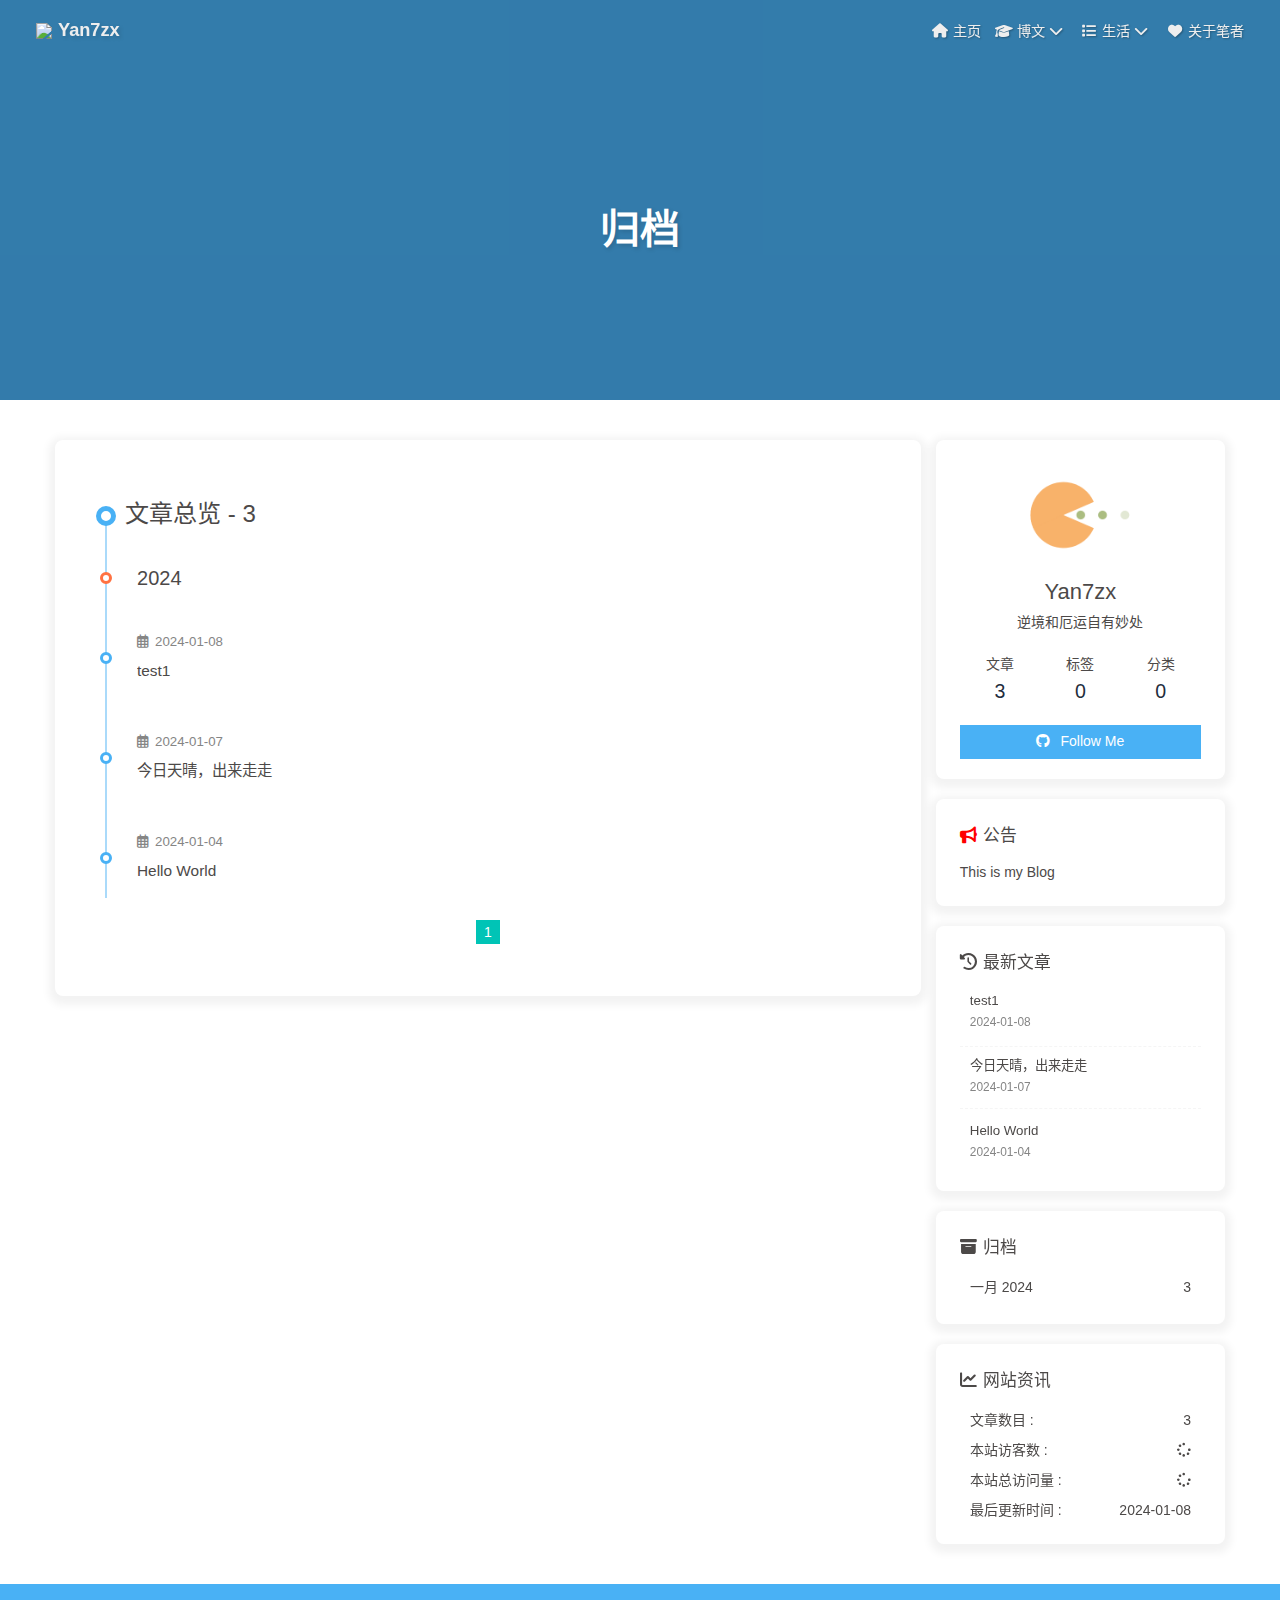
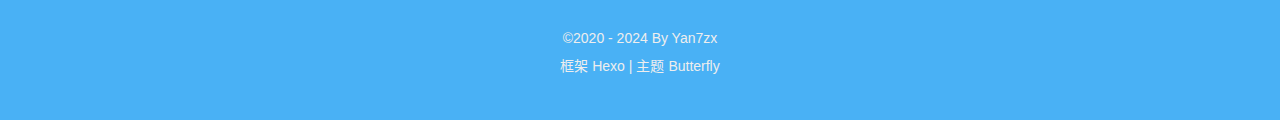
==== archives/index.html @ a0b30475 "Site updated: 2024-01-08 22:06:23" ====
<!DOCTYPE html><html lang="zh-CN" data-theme="light"><head><meta charset="UTF-8"><meta http-equiv="X-UA-Compatible" content="IE=edge"><meta name="viewport" content="width=device-width, initial-scale=1.0,viewport-fit=cover"><title>归档 | Yan7zx</title><meta name="author" content="Yan7zx"><meta name="copyright" content="Yan7zx"><meta name="format-detection" content="telephone=no"><meta name="theme-color" content="#ffffff"><meta name="description" content="逆境和厄运自有妙处">
<meta property="og:type" content="website">
<meta property="og:title" content="归档">
<meta property="og:url" content="http://example.com/archives/index.html">
<meta property="og:site_name" content="Yan7zx">
<meta property="og:description" content="逆境和厄运自有妙处">
<meta property="og:locale" content="zh_CN">
<meta property="og:image" content="http://example.com/image/userface.jpg">
<meta property="article:author" content="Yan7zx">
<meta name="twitter:card" content="summary">
<meta name="twitter:image" content="http://example.com/image/userface.jpg"><link rel="shortcut icon" href="/img/favicon.png"><link rel="canonical" href="http://example.com/archives/index.html"><link rel="preconnect" href="//cdn.jsdelivr.net"/><link rel="preconnect" href="//busuanzi.ibruce.info"/><link rel="stylesheet" href="/css/index.css?v=4.12.0"><link rel="stylesheet" href="https://cdn.jsdelivr.net/npm/@fortawesome/fontawesome-free@6.5.1/css/all.min.css"><link rel="stylesheet" href="https://cdn.jsdelivr.net/npm/@fancyapps/ui@5.0.32/dist/fancybox/fancybox.min.css" media="print" onload="this.media='all'"><script>const GLOBAL_CONFIG = {
  root: '/',
  algolia: undefined,
  localSearch: undefined,
  translate: undefined,
  noticeOutdate: undefined,
  highlight: {"plugin":"highlight.js","highlightCopy":true,"highlightLang":true,"highlightHeightLimit":false},
  copy: {
    success: '复制成功',
    error: '复制错误',
    noSupport: '浏览器不支持'
  },
  relativeDate: {
    homepage: false,
    post: false
  },
  runtime: '',
  dateSuffix: {
    just: '刚刚',
    min: '分钟前',
    hour: '小时前',
    day: '天前',
    month: '个月前'
  },
  copyright: undefined,
  lightbox: 'fancybox',
  Snackbar: undefined,
  infinitegrid: {
    js: 'https://cdn.jsdelivr.net/npm/@egjs/infinitegrid@4.11.0/dist/infinitegrid.min.js',
    buttonText: '加载更多'
  },
  isPhotoFigcaption: false,
  islazyload: false,
  isAnchor: false,
  percent: {
    toc: true,
    rightside: false,
  },
  autoDarkmode: false
}</script><script id="config-diff">var GLOBAL_CONFIG_SITE = {
  title: '归档',
  isPost: false,
  isHome: false,
  isHighlightShrink: false,
  isToc: false,
  postUpdate: '2024-01-08 22:06:20'
}</script><script>(win=>{
      win.saveToLocal = {
        set: (key, value, ttl) => {
          if (ttl === 0) return
          const now = Date.now()
          const expiry = now + ttl * 86400000
          const item = {
            value,
            expiry
          }
          localStorage.setItem(key, JSON.stringify(item))
        },
      
        get: key => {
          const itemStr = localStorage.getItem(key)
      
          if (!itemStr) {
            return undefined
          }
          const item = JSON.parse(itemStr)
          const now = Date.now()
      
          if (now > item.expiry) {
            localStorage.removeItem(key)
            return undefined
          }
          return item.value
        }
      }
    
      win.getScript = (url, attr = {}) => new Promise((resolve, reject) => {
        const script = document.createElement('script')
        script.src = url
        script.async = true
        script.onerror = reject
        script.onload = script.onreadystatechange = function() {
          const loadState = this.readyState
          if (loadState && loadState !== 'loaded' && loadState !== 'complete') return
          script.onload = script.onreadystatechange = null
          resolve()
        }

        Object.keys(attr).forEach(key => {
          script.setAttribute(key, attr[key])
        })

        document.head.appendChild(script)
      })
    
      win.getCSS = (url, id = false) => new Promise((resolve, reject) => {
        const link = document.createElement('link')
        link.rel = 'stylesheet'
        link.href = url
        if (id) link.id = id
        link.onerror = reject
        link.onload = link.onreadystatechange = function() {
          const loadState = this.readyState
          if (loadState && loadState !== 'loaded' && loadState !== 'complete') return
          link.onload = link.onreadystatechange = null
          resolve()
        }
        document.head.appendChild(link)
      })
    
      win.activateDarkMode = () => {
        document.documentElement.setAttribute('data-theme', 'dark')
        if (document.querySelector('meta[name="theme-color"]') !== null) {
          document.querySelector('meta[name="theme-color"]').setAttribute('content', '#0d0d0d')
        }
      }
      win.activateLightMode = () => {
        document.documentElement.setAttribute('data-theme', 'light')
        if (document.querySelector('meta[name="theme-color"]') !== null) {
          document.querySelector('meta[name="theme-color"]').setAttribute('content', '#ffffff')
        }
      }
      const t = saveToLocal.get('theme')
    
        if (t === 'dark') activateDarkMode()
        else if (t === 'light') activateLightMode()
      
      const asideStatus = saveToLocal.get('aside-status')
      if (asideStatus !== undefined) {
        if (asideStatus === 'hide') {
          document.documentElement.classList.add('hide-aside')
        } else {
          document.documentElement.classList.remove('hide-aside')
        }
      }
    
      const detectApple = () => {
        if(/iPad|iPhone|iPod|Macintosh/.test(navigator.userAgent)){
          document.documentElement.classList.add('apple')
        }
      }
      detectApple()
    })(window)</script><meta name="generator" content="Hexo 7.0.0"></head><body><div id="sidebar"><div id="menu-mask"></div><div id="sidebar-menus"><div class="avatar-img is-center"><img src="/image/userface.jpg" onerror="onerror=null;src='/img/friend_404.gif'" alt="avatar"/></div><div class="sidebar-site-data site-data is-center"><a href="/archives/"><div class="headline">文章</div><div class="length-num">3</div></a><a href="/tags/"><div class="headline">标签</div><div class="length-num">0</div></a><a href="/categories/"><div class="headline">分类</div><div class="length-num">0</div></a></div><hr class="custom-hr"/><div class="menus_items"><div class="menus_item"><a class="site-page" href="/"><i class="fa-fw fas fa-home"></i><span> 主页</span></a></div><div class="menus_item"><a class="site-page group" href="javascript:void(0);"><i class="fa-fw fa fa-graduation-cap"></i><span> 博文</span><i class="fas fa-chevron-down"></i></a><ul class="menus_item_child"><li><a class="site-page child" href="/categories/"><i class="fa-fw fa fa-archive"></i><span> 分类</span></a></li><li><a class="site-page child" href="/tags/"><i class="fa-fw fa fa-tags"></i><span> 标签</span></a></li><li><a class="site-page child" href="/archives/"><i class="fa-fw fa fa-folder-open"></i><span> 归档</span></a></li></ul></div><div class="menus_item"><a class="site-page group" href="javascript:void(0);"><i class="fa-fw fas fa-list"></i><span> 生活</span><i class="fas fa-chevron-down"></i></a><ul class="menus_item_child"><li><a class="site-page child" href="/shuoshuo/"><i class="fa-fw fa fa-comments-o"></i><span> 分享</span></a></li><li><a class="site-page child" href="/movies/"><i class="fa-fw fas fa-video"></i><span> 影视</span></a></li></ul></div><div class="menus_item"><a class="site-page" href="/about/"><i class="fa-fw fas fa-heart"></i><span> 关于笔者</span></a></div></div></div></div><div class="page" id="body-wrap"><header class="not-home-page" id="page-header"><nav id="nav"><span id="blog-info"><a href="/" title="Yan7zx"><img class="site-icon" src="/image/userface.jpg"/><span class="site-name">Yan7zx</span></a></span><div id="menus"><div class="menus_items"><div class="menus_item"><a class="site-page" href="/"><i class="fa-fw fas fa-home"></i><span> 主页</span></a></div><div class="menus_item"><a class="site-page group" href="javascript:void(0);"><i class="fa-fw fa fa-graduation-cap"></i><span> 博文</span><i class="fas fa-chevron-down"></i></a><ul class="menus_item_child"><li><a class="site-page child" href="/categories/"><i class="fa-fw fa fa-archive"></i><span> 分类</span></a></li><li><a class="site-page child" href="/tags/"><i class="fa-fw fa fa-tags"></i><span> 标签</span></a></li><li><a class="site-page child" href="/archives/"><i class="fa-fw fa fa-folder-open"></i><span> 归档</span></a></li></ul></div><div class="menus_item"><a class="site-page group" href="javascript:void(0);"><i class="fa-fw fas fa-list"></i><span> 生活</span><i class="fas fa-chevron-down"></i></a><ul class="menus_item_child"><li><a class="site-page child" href="/shuoshuo/"><i class="fa-fw fa fa-comments-o"></i><span> 分享</span></a></li><li><a class="site-page child" href="/movies/"><i class="fa-fw fas fa-video"></i><span> 影视</span></a></li></ul></div><div class="menus_item"><a class="site-page" href="/about/"><i class="fa-fw fas fa-heart"></i><span> 关于笔者</span></a></div></div><div id="toggle-menu"><a class="site-page" href="javascript:void(0);"><i class="fas fa-bars fa-fw"></i></a></div></div></nav><div id="page-site-info"><h1 id="site-title">归档</h1></div></header><main class="layout" id="content-inner"><div id="archive"><div class="article-sort-title">文章总览 - 3</div><div class="article-sort"><div class="article-sort-item year">2024</div><div class="article-sort-item no-article-cover"><div class="article-sort-item-info"><div class="article-sort-item-time"><i class="far fa-calendar-alt"></i><time class="post-meta-date-created" datetime="2024-01-08T13:57:30.000Z" title="发表于 2024-01-08 21:57:30">2024-01-08</time></div><a class="article-sort-item-title" href="/2024/01/08/test1/" title="test1">test1</a></div></div><div class="article-sort-item no-article-cover"><div class="article-sort-item-info"><div class="article-sort-item-time"><i class="far fa-calendar-alt"></i><time class="post-meta-date-created" datetime="2024-01-06T18:16:15.000Z" title="发表于 2024-01-07 02:16:15">2024-01-07</time></div><a class="article-sort-item-title" href="/2024/01/07/%E4%BB%8A%E6%97%A5%E5%A4%A9%E6%99%B4%EF%BC%8C%E5%87%BA%E6%9D%A5%E8%B5%B0%E8%B5%B0/" title="今日天晴，出来走走">今日天晴，出来走走</a></div></div><div class="article-sort-item no-article-cover"><div class="article-sort-item-info"><div class="article-sort-item-time"><i class="far fa-calendar-alt"></i><time class="post-meta-date-created" datetime="2024-01-03T17:55:05.875Z" title="发表于 2024-01-04 01:55:05">2024-01-04</time></div><a class="article-sort-item-title" href="/2024/01/04/hello-world/" title="Hello World">Hello World</a></div></div></div><nav id="pagination"><div class="pagination"><span class="page-number current">1</span></div></nav></div><div class="aside-content" id="aside-content"><div class="card-widget card-info"><div class="is-center"><div class="avatar-img"><img src="/image/userface.jpg" onerror="this.onerror=null;this.src='/img/friend_404.gif'" alt="avatar"/></div><div class="author-info__name">Yan7zx</div><div class="author-info__description">逆境和厄运自有妙处</div></div><div class="card-info-data site-data is-center"><a href="/archives/"><div class="headline">文章</div><div class="length-num">3</div></a><a href="/tags/"><div class="headline">标签</div><div class="length-num">0</div></a><a href="/categories/"><div class="headline">分类</div><div class="length-num">0</div></a></div><a id="card-info-btn" target="_blank" rel="noopener" href="https://github.com/xxxxxx"><i class="fab fa-github"></i><span>Follow Me</span></a></div><div class="card-widget card-announcement"><div class="item-headline"><i class="fas fa-bullhorn fa-shake"></i><span>公告</span></div><div class="announcement_content">This is my Blog</div></div><div class="sticky_layout"><div class="card-widget card-recent-post"><div class="item-headline"><i class="fas fa-history"></i><span>最新文章</span></div><div class="aside-list"><div class="aside-list-item no-cover"><div class="content"><a class="title" href="/2024/01/08/test1/" title="test1">test1</a><time datetime="2024-01-08T13:57:30.000Z" title="发表于 2024-01-08 21:57:30">2024-01-08</time></div></div><div class="aside-list-item no-cover"><div class="content"><a class="title" href="/2024/01/07/%E4%BB%8A%E6%97%A5%E5%A4%A9%E6%99%B4%EF%BC%8C%E5%87%BA%E6%9D%A5%E8%B5%B0%E8%B5%B0/" title="今日天晴，出来走走">今日天晴，出来走走</a><time datetime="2024-01-06T18:16:15.000Z" title="发表于 2024-01-07 02:16:15">2024-01-07</time></div></div><div class="aside-list-item no-cover"><div class="content"><a class="title" href="/2024/01/04/hello-world/" title="Hello World">Hello World</a><time datetime="2024-01-03T17:55:05.875Z" title="发表于 2024-01-04 01:55:05">2024-01-04</time></div></div></div></div><div class="card-widget card-archives"><div class="item-headline"><i class="fas fa-archive"></i><span>归档</span></div><ul class="card-archive-list"><li class="card-archive-list-item"><a class="card-archive-list-link" href="/archives/2024/01/"><span class="card-archive-list-date">一月 2024</span><span class="card-archive-list-count">3</span></a></li></ul></div><div class="card-widget card-webinfo"><div class="item-headline"><i class="fas fa-chart-line"></i><span>网站资讯</span></div><div class="webinfo"><div class="webinfo-item"><div class="item-name">文章数目 :</div><div class="item-count">3</div></div><div class="webinfo-item"><div class="item-name">本站访客数 :</div><div class="item-count" id="busuanzi_value_site_uv"><i class="fa-solid fa-spinner fa-spin"></i></div></div><div class="webinfo-item"><div class="item-name">本站总访问量 :</div><div class="item-count" id="busuanzi_value_site_pv"><i class="fa-solid fa-spinner fa-spin"></i></div></div><div class="webinfo-item"><div class="item-name">最后更新时间 :</div><div class="item-count" id="last-push-date" data-lastPushDate="2024-01-08T14:06:20.533Z"><i class="fa-solid fa-spinner fa-spin"></i></div></div></div></div></div></div></main><footer id="footer"><div id="footer-wrap"><div class="copyright">&copy;2020 - 2024 By Yan7zx</div><div class="framework-info"><span>框架 </span><a target="_blank" rel="noopener" href="https://hexo.io">Hexo</a><span class="footer-separator">|</span><span>主题 </span><a target="_blank" rel="noopener" href="https://github.com/jerryc127/hexo-theme-butterfly">Butterfly</a></div></div></footer></div><div id="rightside"><div id="rightside-config-hide"><button id="darkmode" type="button" title="浅色和深色模式转换"><i class="fas fa-adjust"></i></button><button id="hide-aside-btn" type="button" title="单栏和双栏切换"><i class="fas fa-arrows-alt-h"></i></button></div><div id="rightside-config-show"><button id="rightside-config" type="button" title="设置"><i class="fas fa-cog fa-spin"></i></button><button id="go-up" type="button" title="回到顶部"><span class="scroll-percent"></span><i class="fas fa-arrow-up"></i></button></div></div><div><script src="/js/utils.js?v=4.12.0"></script><script src="/js/main.js?v=4.12.0"></script><script src="https://cdn.jsdelivr.net/npm/@fancyapps/ui@5.0.32/dist/fancybox/fancybox.umd.min.js"></script><div class="js-pjax"></div><script async data-pjax src="//busuanzi.ibruce.info/busuanzi/2.3/busuanzi.pure.mini.js"></script></div></body></html>
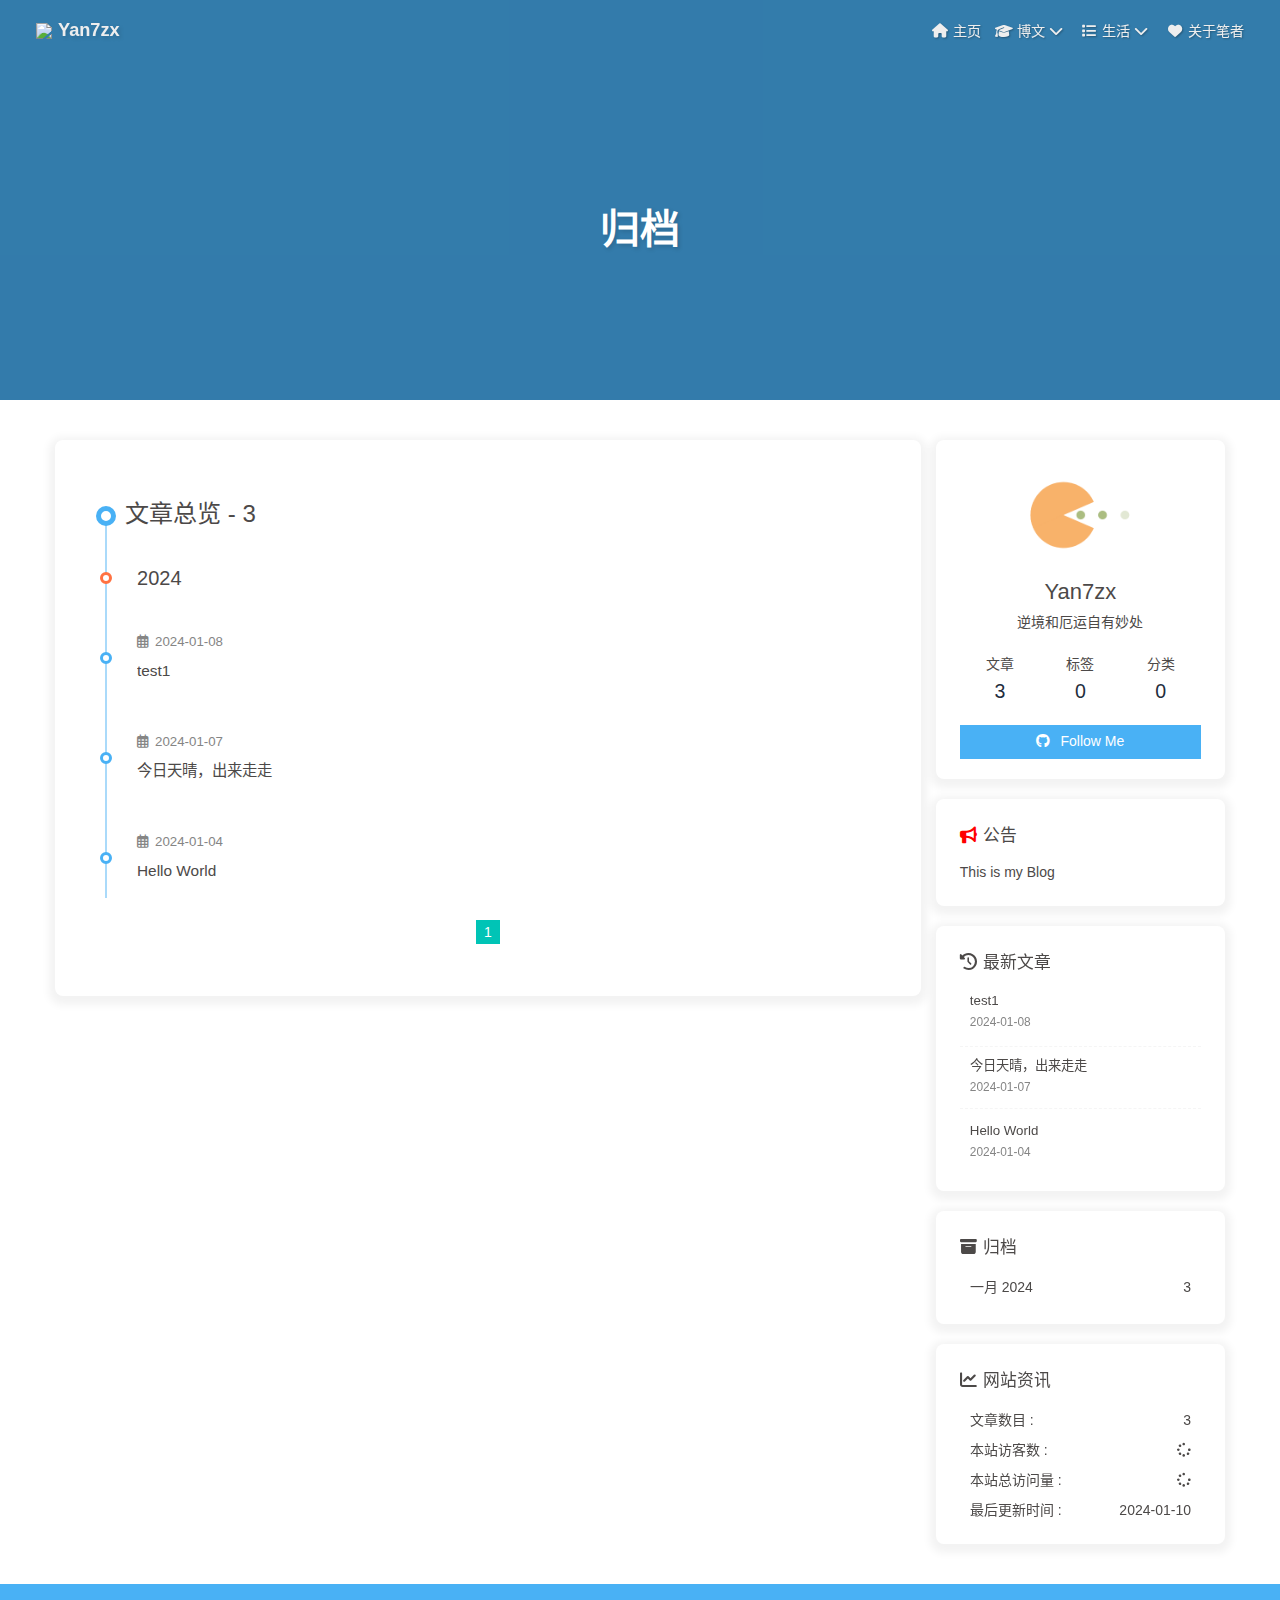
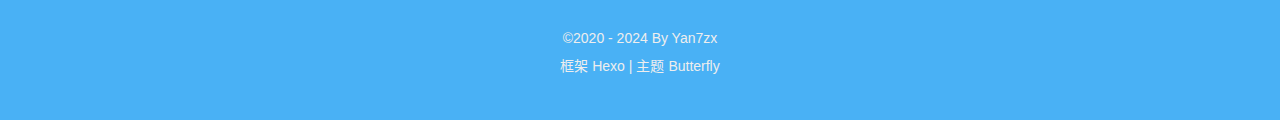
==== commit 6aa5c2b3: "Site updated: 2024-01-10 16:26:43" ====
--- a/archives/index.html
+++ b/archives/index.html
@@ -53,7 +53,7 @@
   isHome: false,
   isHighlightShrink: false,
   isToc: false,
-  postUpdate: '2024-01-08 22:06:20'
+  postUpdate: '2024-01-10 16:26:41'
 }</script><script>(win=>{
       win.saveToLocal = {
         set: (key, value, ttl) => {
@@ -150,4 +150,4 @@
         }
       }
       detectApple()
-    })(window)</script><meta name="generator" content="Hexo 7.0.0"></head><body><div id="sidebar"><div id="menu-mask"></div><div id="sidebar-menus"><div class="avatar-img is-center"><img src="/image/userface.jpg" onerror="onerror=null;src='/img/friend_404.gif'" alt="avatar"/></div><div class="sidebar-site-data site-data is-center"><a href="/archives/"><div class="headline">文章</div><div class="length-num">3</div></a><a href="/tags/"><div class="headline">标签</div><div class="length-num">0</div></a><a href="/categories/"><div class="headline">分类</div><div class="length-num">0</div></a></div><hr class="custom-hr"/><div class="menus_items"><div class="menus_item"><a class="site-page" href="/"><i class="fa-fw fas fa-home"></i><span> 主页</span></a></div><div class="menus_item"><a class="site-page group" href="javascript:void(0);"><i class="fa-fw fa fa-graduation-cap"></i><span> 博文</span><i class="fas fa-chevron-down"></i></a><ul class="menus_item_child"><li><a class="site-page child" href="/categories/"><i class="fa-fw fa fa-archive"></i><span> 分类</span></a></li><li><a class="site-page child" href="/tags/"><i class="fa-fw fa fa-tags"></i><span> 标签</span></a></li><li><a class="site-page child" href="/archives/"><i class="fa-fw fa fa-folder-open"></i><span> 归档</span></a></li></ul></div><div class="menus_item"><a class="site-page group" href="javascript:void(0);"><i class="fa-fw fas fa-list"></i><span> 生活</span><i class="fas fa-chevron-down"></i></a><ul class="menus_item_child"><li><a class="site-page child" href="/shuoshuo/"><i class="fa-fw fa fa-comments-o"></i><span> 分享</span></a></li><li><a class="site-page child" href="/movies/"><i class="fa-fw fas fa-video"></i><span> 影视</span></a></li></ul></div><div class="menus_item"><a class="site-page" href="/about/"><i class="fa-fw fas fa-heart"></i><span> 关于笔者</span></a></div></div></div></div><div class="page" id="body-wrap"><header class="not-home-page" id="page-header"><nav id="nav"><span id="blog-info"><a href="/" title="Yan7zx"><img class="site-icon" src="/image/userface.jpg"/><span class="site-name">Yan7zx</span></a></span><div id="menus"><div class="menus_items"><div class="menus_item"><a class="site-page" href="/"><i class="fa-fw fas fa-home"></i><span> 主页</span></a></div><div class="menus_item"><a class="site-page group" href="javascript:void(0);"><i class="fa-fw fa fa-graduation-cap"></i><span> 博文</span><i class="fas fa-chevron-down"></i></a><ul class="menus_item_child"><li><a class="site-page child" href="/categories/"><i class="fa-fw fa fa-archive"></i><span> 分类</span></a></li><li><a class="site-page child" href="/tags/"><i class="fa-fw fa fa-tags"></i><span> 标签</span></a></li><li><a class="site-page child" href="/archives/"><i class="fa-fw fa fa-folder-open"></i><span> 归档</span></a></li></ul></div><div class="menus_item"><a class="site-page group" href="javascript:void(0);"><i class="fa-fw fas fa-list"></i><span> 生活</span><i class="fas fa-chevron-down"></i></a><ul class="menus_item_child"><li><a class="site-page child" href="/shuoshuo/"><i class="fa-fw fa fa-comments-o"></i><span> 分享</span></a></li><li><a class="site-page child" href="/movies/"><i class="fa-fw fas fa-video"></i><span> 影视</span></a></li></ul></div><div class="menus_item"><a class="site-page" href="/about/"><i class="fa-fw fas fa-heart"></i><span> 关于笔者</span></a></div></div><div id="toggle-menu"><a class="site-page" href="javascript:void(0);"><i class="fas fa-bars fa-fw"></i></a></div></div></nav><div id="page-site-info"><h1 id="site-title">归档</h1></div></header><main class="layout" id="content-inner"><div id="archive"><div class="article-sort-title">文章总览 - 3</div><div class="article-sort"><div class="article-sort-item year">2024</div><div class="article-sort-item no-article-cover"><div class="article-sort-item-info"><div class="article-sort-item-time"><i class="far fa-calendar-alt"></i><time class="post-meta-date-created" datetime="2024-01-08T13:57:30.000Z" title="发表于 2024-01-08 21:57:30">2024-01-08</time></div><a class="article-sort-item-title" href="/2024/01/08/test1/" title="test1">test1</a></div></div><div class="article-sort-item no-article-cover"><div class="article-sort-item-info"><div class="article-sort-item-time"><i class="far fa-calendar-alt"></i><time class="post-meta-date-created" datetime="2024-01-06T18:16:15.000Z" title="发表于 2024-01-07 02:16:15">2024-01-07</time></div><a class="article-sort-item-title" href="/2024/01/07/%E4%BB%8A%E6%97%A5%E5%A4%A9%E6%99%B4%EF%BC%8C%E5%87%BA%E6%9D%A5%E8%B5%B0%E8%B5%B0/" title="今日天晴，出来走走">今日天晴，出来走走</a></div></div><div class="article-sort-item no-article-cover"><div class="article-sort-item-info"><div class="article-sort-item-time"><i class="far fa-calendar-alt"></i><time class="post-meta-date-created" datetime="2024-01-03T17:55:05.875Z" title="发表于 2024-01-04 01:55:05">2024-01-04</time></div><a class="article-sort-item-title" href="/2024/01/04/hello-world/" title="Hello World">Hello World</a></div></div></div><nav id="pagination"><div class="pagination"><span class="page-number current">1</span></div></nav></div><div class="aside-content" id="aside-content"><div class="card-widget card-info"><div class="is-center"><div class="avatar-img"><img src="/image/userface.jpg" onerror="this.onerror=null;this.src='/img/friend_404.gif'" alt="avatar"/></div><div class="author-info__name">Yan7zx</div><div class="author-info__description">逆境和厄运自有妙处</div></div><div class="card-info-data site-data is-center"><a href="/archives/"><div class="headline">文章</div><div class="length-num">3</div></a><a href="/tags/"><div class="headline">标签</div><div class="length-num">0</div></a><a href="/categories/"><div class="headline">分类</div><div class="length-num">0</div></a></div><a id="card-info-btn" target="_blank" rel="noopener" href="https://github.com/xxxxxx"><i class="fab fa-github"></i><span>Follow Me</span></a></div><div class="card-widget card-announcement"><div class="item-headline"><i class="fas fa-bullhorn fa-shake"></i><span>公告</span></div><div class="announcement_content">This is my Blog</div></div><div class="sticky_layout"><div class="card-widget card-recent-post"><div class="item-headline"><i class="fas fa-history"></i><span>最新文章</span></div><div class="aside-list"><div class="aside-list-item no-cover"><div class="content"><a class="title" href="/2024/01/08/test1/" title="test1">test1</a><time datetime="2024-01-08T13:57:30.000Z" title="发表于 2024-01-08 21:57:30">2024-01-08</time></div></div><div class="aside-list-item no-cover"><div class="content"><a class="title" href="/2024/01/07/%E4%BB%8A%E6%97%A5%E5%A4%A9%E6%99%B4%EF%BC%8C%E5%87%BA%E6%9D%A5%E8%B5%B0%E8%B5%B0/" title="今日天晴，出来走走">今日天晴，出来走走</a><time datetime="2024-01-06T18:16:15.000Z" title="发表于 2024-01-07 02:16:15">2024-01-07</time></div></div><div class="aside-list-item no-cover"><div class="content"><a class="title" href="/2024/01/04/hello-world/" title="Hello World">Hello World</a><time datetime="2024-01-03T17:55:05.875Z" title="发表于 2024-01-04 01:55:05">2024-01-04</time></div></div></div></div><div class="card-widget card-archives"><div class="item-headline"><i class="fas fa-archive"></i><span>归档</span></div><ul class="card-archive-list"><li class="card-archive-list-item"><a class="card-archive-list-link" href="/archives/2024/01/"><span class="card-archive-list-date">一月 2024</span><span class="card-archive-list-count">3</span></a></li></ul></div><div class="card-widget card-webinfo"><div class="item-headline"><i class="fas fa-chart-line"></i><span>网站资讯</span></div><div class="webinfo"><div class="webinfo-item"><div class="item-name">文章数目 :</div><div class="item-count">3</div></div><div class="webinfo-item"><div class="item-name">本站访客数 :</div><div class="item-count" id="busuanzi_value_site_uv"><i class="fa-solid fa-spinner fa-spin"></i></div></div><div class="webinfo-item"><div class="item-name">本站总访问量 :</div><div class="item-count" id="busuanzi_value_site_pv"><i class="fa-solid fa-spinner fa-spin"></i></div></div><div class="webinfo-item"><div class="item-name">最后更新时间 :</div><div class="item-count" id="last-push-date" data-lastPushDate="2024-01-08T14:06:20.533Z"><i class="fa-solid fa-spinner fa-spin"></i></div></div></div></div></div></div></main><footer id="footer"><div id="footer-wrap"><div class="copyright">&copy;2020 - 2024 By Yan7zx</div><div class="framework-info"><span>框架 </span><a target="_blank" rel="noopener" href="https://hexo.io">Hexo</a><span class="footer-separator">|</span><span>主题 </span><a target="_blank" rel="noopener" href="https://github.com/jerryc127/hexo-theme-butterfly">Butterfly</a></div></div></footer></div><div id="rightside"><div id="rightside-config-hide"><button id="darkmode" type="button" title="浅色和深色模式转换"><i class="fas fa-adjust"></i></button><button id="hide-aside-btn" type="button" title="单栏和双栏切换"><i class="fas fa-arrows-alt-h"></i></button></div><div id="rightside-config-show"><button id="rightside-config" type="button" title="设置"><i class="fas fa-cog fa-spin"></i></button><button id="go-up" type="button" title="回到顶部"><span class="scroll-percent"></span><i class="fas fa-arrow-up"></i></button></div></div><div><script src="/js/utils.js?v=4.12.0"></script><script src="/js/main.js?v=4.12.0"></script><script src="https://cdn.jsdelivr.net/npm/@fancyapps/ui@5.0.32/dist/fancybox/fancybox.umd.min.js"></script><div class="js-pjax"></div><script async data-pjax src="//busuanzi.ibruce.info/busuanzi/2.3/busuanzi.pure.mini.js"></script></div></body></html>+    })(window)</script><meta name="generator" content="Hexo 7.0.0"></head><body><div id="sidebar"><div id="menu-mask"></div><div id="sidebar-menus"><div class="avatar-img is-center"><img src="/image/userface.jpg" onerror="onerror=null;src='/img/friend_404.gif'" alt="avatar"/></div><div class="sidebar-site-data site-data is-center"><a href="/archives/"><div class="headline">文章</div><div class="length-num">3</div></a><a href="/tags/"><div class="headline">标签</div><div class="length-num">0</div></a><a href="/categories/"><div class="headline">分类</div><div class="length-num">0</div></a></div><hr class="custom-hr"/><div class="menus_items"><div class="menus_item"><a class="site-page" href="/"><i class="fa-fw fas fa-home"></i><span> 主页</span></a></div><div class="menus_item"><a class="site-page group" href="javascript:void(0);"><i class="fa-fw fa fa-graduation-cap"></i><span> 博文</span><i class="fas fa-chevron-down"></i></a><ul class="menus_item_child"><li><a class="site-page child" href="/categories/"><i class="fa-fw fa fa-archive"></i><span> 分类</span></a></li><li><a class="site-page child" href="/tags/"><i class="fa-fw fa fa-tags"></i><span> 标签</span></a></li><li><a class="site-page child" href="/archives/"><i class="fa-fw fa fa-folder-open"></i><span> 归档</span></a></li></ul></div><div class="menus_item"><a class="site-page group" href="javascript:void(0);"><i class="fa-fw fas fa-list"></i><span> 生活</span><i class="fas fa-chevron-down"></i></a><ul class="menus_item_child"><li><a class="site-page child" href="/shuoshuo/"><i class="fa-fw fa fa-comments-o"></i><span> 分享</span></a></li><li><a class="site-page child" href="/movies/"><i class="fa-fw fas fa-video"></i><span> 影视</span></a></li></ul></div><div class="menus_item"><a class="site-page" href="/about/"><i class="fa-fw fas fa-heart"></i><span> 关于笔者</span></a></div></div></div></div><div class="page" id="body-wrap"><header class="not-home-page" id="page-header"><nav id="nav"><span id="blog-info"><a href="/" title="Yan7zx"><img class="site-icon" src="/image/userface.jpg"/><span class="site-name">Yan7zx</span></a></span><div id="menus"><div class="menus_items"><div class="menus_item"><a class="site-page" href="/"><i class="fa-fw fas fa-home"></i><span> 主页</span></a></div><div class="menus_item"><a class="site-page group" href="javascript:void(0);"><i class="fa-fw fa fa-graduation-cap"></i><span> 博文</span><i class="fas fa-chevron-down"></i></a><ul class="menus_item_child"><li><a class="site-page child" href="/categories/"><i class="fa-fw fa fa-archive"></i><span> 分类</span></a></li><li><a class="site-page child" href="/tags/"><i class="fa-fw fa fa-tags"></i><span> 标签</span></a></li><li><a class="site-page child" href="/archives/"><i class="fa-fw fa fa-folder-open"></i><span> 归档</span></a></li></ul></div><div class="menus_item"><a class="site-page group" href="javascript:void(0);"><i class="fa-fw fas fa-list"></i><span> 生活</span><i class="fas fa-chevron-down"></i></a><ul class="menus_item_child"><li><a class="site-page child" href="/shuoshuo/"><i class="fa-fw fa fa-comments-o"></i><span> 分享</span></a></li><li><a class="site-page child" href="/movies/"><i class="fa-fw fas fa-video"></i><span> 影视</span></a></li></ul></div><div class="menus_item"><a class="site-page" href="/about/"><i class="fa-fw fas fa-heart"></i><span> 关于笔者</span></a></div></div><div id="toggle-menu"><a class="site-page" href="javascript:void(0);"><i class="fas fa-bars fa-fw"></i></a></div></div></nav><div id="page-site-info"><h1 id="site-title">归档</h1></div></header><main class="layout" id="content-inner"><div id="archive"><div class="article-sort-title">文章总览 - 3</div><div class="article-sort"><div class="article-sort-item year">2024</div><div class="article-sort-item no-article-cover"><div class="article-sort-item-info"><div class="article-sort-item-time"><i class="far fa-calendar-alt"></i><time class="post-meta-date-created" datetime="2024-01-08T13:57:30.000Z" title="发表于 2024-01-08 21:57:30">2024-01-08</time></div><a class="article-sort-item-title" href="/2024/01/08/test1/" title="test1">test1</a></div></div><div class="article-sort-item no-article-cover"><div class="article-sort-item-info"><div class="article-sort-item-time"><i class="far fa-calendar-alt"></i><time class="post-meta-date-created" datetime="2024-01-06T18:16:15.000Z" title="发表于 2024-01-07 02:16:15">2024-01-07</time></div><a class="article-sort-item-title" href="/2024/01/07/%E4%BB%8A%E6%97%A5%E5%A4%A9%E6%99%B4%EF%BC%8C%E5%87%BA%E6%9D%A5%E8%B5%B0%E8%B5%B0/" title="今日天晴，出来走走">今日天晴，出来走走</a></div></div><div class="article-sort-item no-article-cover"><div class="article-sort-item-info"><div class="article-sort-item-time"><i class="far fa-calendar-alt"></i><time class="post-meta-date-created" datetime="2024-01-03T17:55:05.875Z" title="发表于 2024-01-04 01:55:05">2024-01-04</time></div><a class="article-sort-item-title" href="/2024/01/04/hello-world/" title="Hello World">Hello World</a></div></div></div><nav id="pagination"><div class="pagination"><span class="page-number current">1</span></div></nav></div><div class="aside-content" id="aside-content"><div class="card-widget card-info"><div class="is-center"><div class="avatar-img"><img src="/image/userface.jpg" onerror="this.onerror=null;this.src='/img/friend_404.gif'" alt="avatar"/></div><div class="author-info__name">Yan7zx</div><div class="author-info__description">逆境和厄运自有妙处</div></div><div class="card-info-data site-data is-center"><a href="/archives/"><div class="headline">文章</div><div class="length-num">3</div></a><a href="/tags/"><div class="headline">标签</div><div class="length-num">0</div></a><a href="/categories/"><div class="headline">分类</div><div class="length-num">0</div></a></div><a id="card-info-btn" target="_blank" rel="noopener" href="https://github.com/xxxxxx"><i class="fab fa-github"></i><span>Follow Me</span></a></div><div class="card-widget card-announcement"><div class="item-headline"><i class="fas fa-bullhorn fa-shake"></i><span>公告</span></div><div class="announcement_content">This is my Blog</div></div><div class="sticky_layout"><div class="card-widget card-recent-post"><div class="item-headline"><i class="fas fa-history"></i><span>最新文章</span></div><div class="aside-list"><div class="aside-list-item no-cover"><div class="content"><a class="title" href="/2024/01/08/test1/" title="test1">test1</a><time datetime="2024-01-08T13:57:30.000Z" title="发表于 2024-01-08 21:57:30">2024-01-08</time></div></div><div class="aside-list-item no-cover"><div class="content"><a class="title" href="/2024/01/07/%E4%BB%8A%E6%97%A5%E5%A4%A9%E6%99%B4%EF%BC%8C%E5%87%BA%E6%9D%A5%E8%B5%B0%E8%B5%B0/" title="今日天晴，出来走走">今日天晴，出来走走</a><time datetime="2024-01-06T18:16:15.000Z" title="发表于 2024-01-07 02:16:15">2024-01-07</time></div></div><div class="aside-list-item no-cover"><div class="content"><a class="title" href="/2024/01/04/hello-world/" title="Hello World">Hello World</a><time datetime="2024-01-03T17:55:05.875Z" title="发表于 2024-01-04 01:55:05">2024-01-04</time></div></div></div></div><div class="card-widget card-archives"><div class="item-headline"><i class="fas fa-archive"></i><span>归档</span></div><ul class="card-archive-list"><li class="card-archive-list-item"><a class="card-archive-list-link" href="/archives/2024/01/"><span class="card-archive-list-date">一月 2024</span><span class="card-archive-list-count">3</span></a></li></ul></div><div class="card-widget card-webinfo"><div class="item-headline"><i class="fas fa-chart-line"></i><span>网站资讯</span></div><div class="webinfo"><div class="webinfo-item"><div class="item-name">文章数目 :</div><div class="item-count">3</div></div><div class="webinfo-item"><div class="item-name">本站访客数 :</div><div class="item-count" id="busuanzi_value_site_uv"><i class="fa-solid fa-spinner fa-spin"></i></div></div><div class="webinfo-item"><div class="item-name">本站总访问量 :</div><div class="item-count" id="busuanzi_value_site_pv"><i class="fa-solid fa-spinner fa-spin"></i></div></div><div class="webinfo-item"><div class="item-name">最后更新时间 :</div><div class="item-count" id="last-push-date" data-lastPushDate="2024-01-10T08:26:41.045Z"><i class="fa-solid fa-spinner fa-spin"></i></div></div></div></div></div></div></main><footer id="footer"><div id="footer-wrap"><div class="copyright">&copy;2020 - 2024 By Yan7zx</div><div class="framework-info"><span>框架 </span><a target="_blank" rel="noopener" href="https://hexo.io">Hexo</a><span class="footer-separator">|</span><span>主题 </span><a target="_blank" rel="noopener" href="https://github.com/jerryc127/hexo-theme-butterfly">Butterfly</a></div></div></footer></div><div id="rightside"><div id="rightside-config-hide"><button id="darkmode" type="button" title="浅色和深色模式转换"><i class="fas fa-adjust"></i></button><button id="hide-aside-btn" type="button" title="单栏和双栏切换"><i class="fas fa-arrows-alt-h"></i></button></div><div id="rightside-config-show"><button id="rightside-config" type="button" title="设置"><i class="fas fa-cog fa-spin"></i></button><button id="go-up" type="button" title="回到顶部"><span class="scroll-percent"></span><i class="fas fa-arrow-up"></i></button></div></div><div><script src="/js/utils.js?v=4.12.0"></script><script src="/js/main.js?v=4.12.0"></script><script src="https://cdn.jsdelivr.net/npm/@fancyapps/ui@5.0.32/dist/fancybox/fancybox.umd.min.js"></script><div class="js-pjax"></div><script async data-pjax src="//busuanzi.ibruce.info/busuanzi/2.3/busuanzi.pure.mini.js"></script></div></body></html>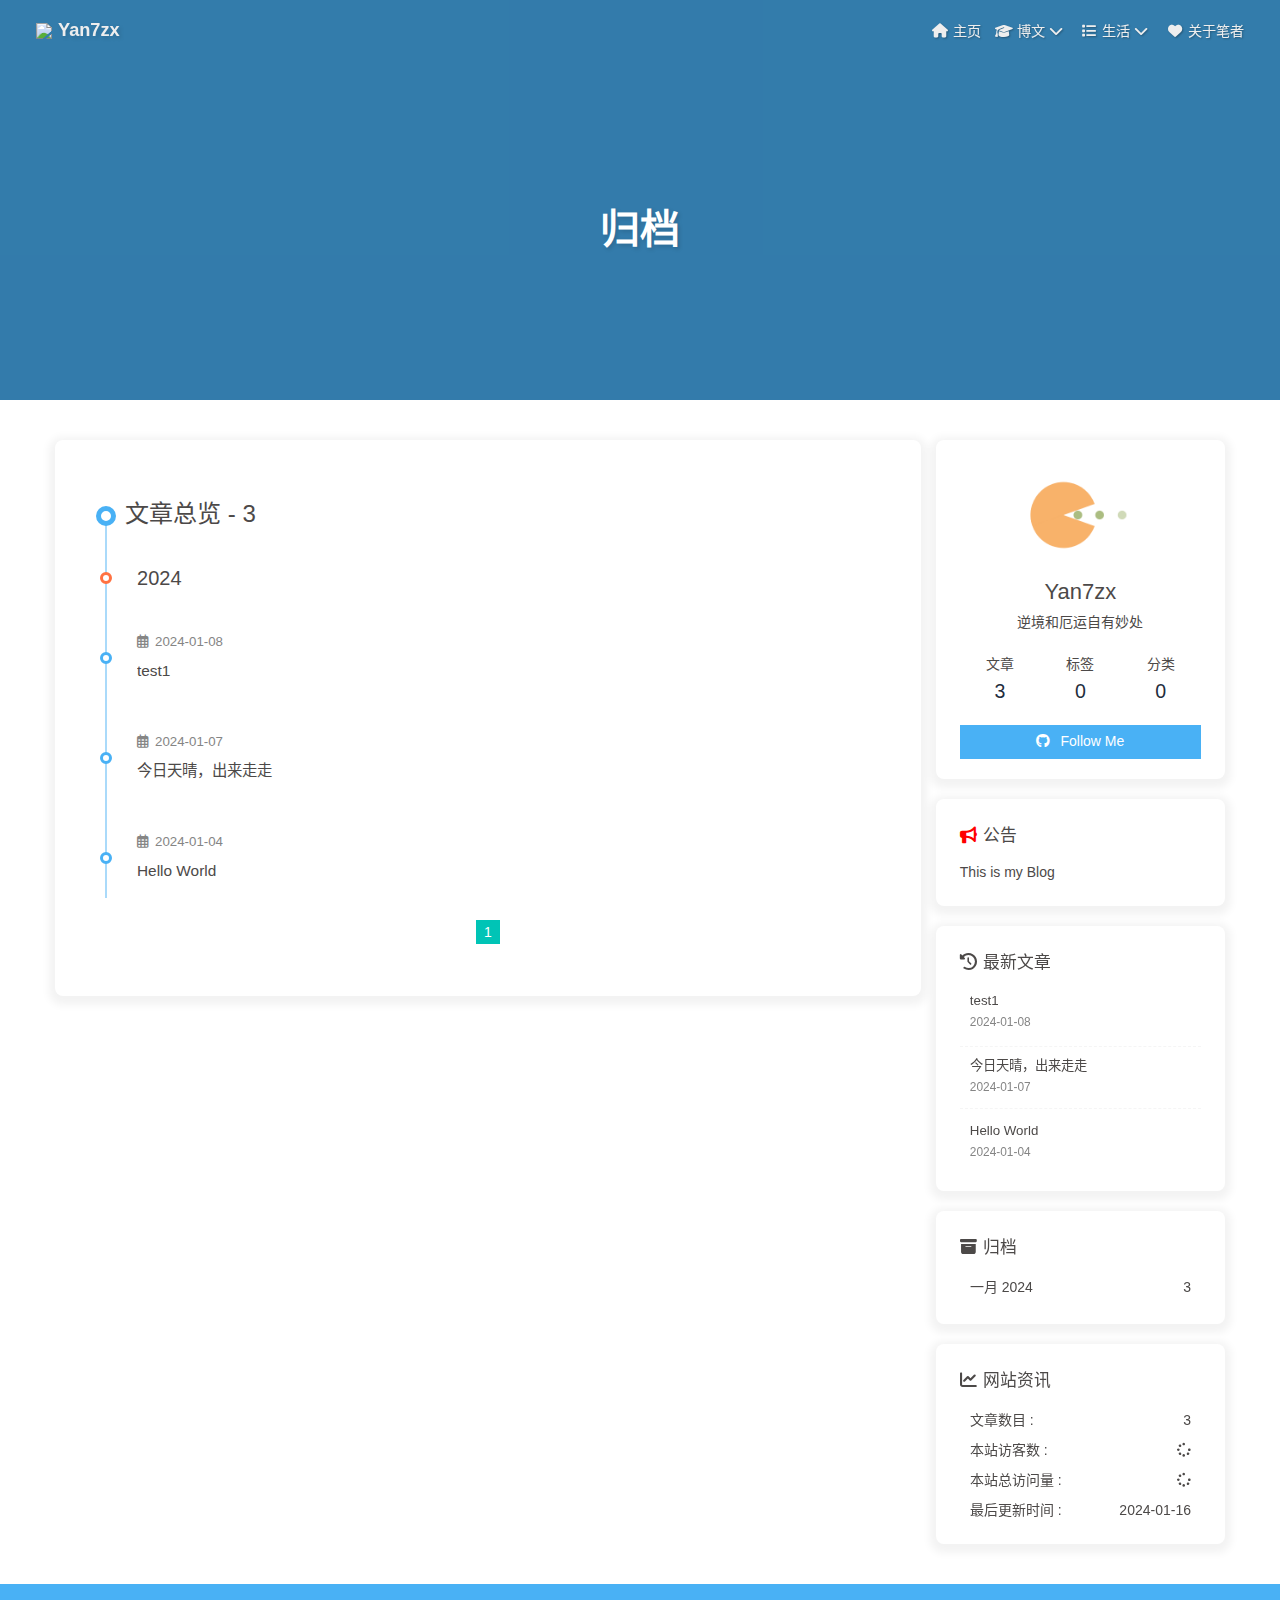
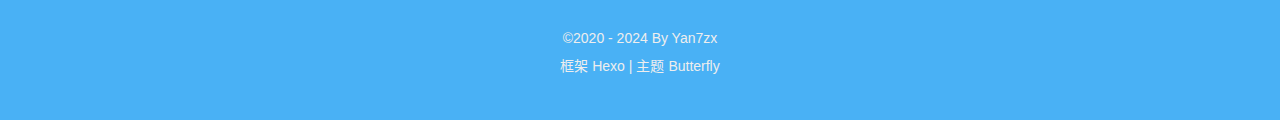
==== commit 649fd63f: "Site updated: 2024-01-16 15:30:19" ====
--- a/archives/index.html
+++ b/archives/index.html
@@ -53,7 +53,7 @@
   isHome: false,
   isHighlightShrink: false,
   isToc: false,
-  postUpdate: '2024-01-10 16:26:41'
+  postUpdate: '2024-01-16 15:30:13'
 }</script><script>(win=>{
       win.saveToLocal = {
         set: (key, value, ttl) => {
@@ -150,4 +150,4 @@
         }
       }
       detectApple()
-    })(window)</script><meta name="generator" content="Hexo 7.0.0"></head><body><div id="sidebar"><div id="menu-mask"></div><div id="sidebar-menus"><div class="avatar-img is-center"><img src="/image/userface.jpg" onerror="onerror=null;src='/img/friend_404.gif'" alt="avatar"/></div><div class="sidebar-site-data site-data is-center"><a href="/archives/"><div class="headline">文章</div><div class="length-num">3</div></a><a href="/tags/"><div class="headline">标签</div><div class="length-num">0</div></a><a href="/categories/"><div class="headline">分类</div><div class="length-num">0</div></a></div><hr class="custom-hr"/><div class="menus_items"><div class="menus_item"><a class="site-page" href="/"><i class="fa-fw fas fa-home"></i><span> 主页</span></a></div><div class="menus_item"><a class="site-page group" href="javascript:void(0);"><i class="fa-fw fa fa-graduation-cap"></i><span> 博文</span><i class="fas fa-chevron-down"></i></a><ul class="menus_item_child"><li><a class="site-page child" href="/categories/"><i class="fa-fw fa fa-archive"></i><span> 分类</span></a></li><li><a class="site-page child" href="/tags/"><i class="fa-fw fa fa-tags"></i><span> 标签</span></a></li><li><a class="site-page child" href="/archives/"><i class="fa-fw fa fa-folder-open"></i><span> 归档</span></a></li></ul></div><div class="menus_item"><a class="site-page group" href="javascript:void(0);"><i class="fa-fw fas fa-list"></i><span> 生活</span><i class="fas fa-chevron-down"></i></a><ul class="menus_item_child"><li><a class="site-page child" href="/shuoshuo/"><i class="fa-fw fa fa-comments-o"></i><span> 分享</span></a></li><li><a class="site-page child" href="/movies/"><i class="fa-fw fas fa-video"></i><span> 影视</span></a></li></ul></div><div class="menus_item"><a class="site-page" href="/about/"><i class="fa-fw fas fa-heart"></i><span> 关于笔者</span></a></div></div></div></div><div class="page" id="body-wrap"><header class="not-home-page" id="page-header"><nav id="nav"><span id="blog-info"><a href="/" title="Yan7zx"><img class="site-icon" src="/image/userface.jpg"/><span class="site-name">Yan7zx</span></a></span><div id="menus"><div class="menus_items"><div class="menus_item"><a class="site-page" href="/"><i class="fa-fw fas fa-home"></i><span> 主页</span></a></div><div class="menus_item"><a class="site-page group" href="javascript:void(0);"><i class="fa-fw fa fa-graduation-cap"></i><span> 博文</span><i class="fas fa-chevron-down"></i></a><ul class="menus_item_child"><li><a class="site-page child" href="/categories/"><i class="fa-fw fa fa-archive"></i><span> 分类</span></a></li><li><a class="site-page child" href="/tags/"><i class="fa-fw fa fa-tags"></i><span> 标签</span></a></li><li><a class="site-page child" href="/archives/"><i class="fa-fw fa fa-folder-open"></i><span> 归档</span></a></li></ul></div><div class="menus_item"><a class="site-page group" href="javascript:void(0);"><i class="fa-fw fas fa-list"></i><span> 生活</span><i class="fas fa-chevron-down"></i></a><ul class="menus_item_child"><li><a class="site-page child" href="/shuoshuo/"><i class="fa-fw fa fa-comments-o"></i><span> 分享</span></a></li><li><a class="site-page child" href="/movies/"><i class="fa-fw fas fa-video"></i><span> 影视</span></a></li></ul></div><div class="menus_item"><a class="site-page" href="/about/"><i class="fa-fw fas fa-heart"></i><span> 关于笔者</span></a></div></div><div id="toggle-menu"><a class="site-page" href="javascript:void(0);"><i class="fas fa-bars fa-fw"></i></a></div></div></nav><div id="page-site-info"><h1 id="site-title">归档</h1></div></header><main class="layout" id="content-inner"><div id="archive"><div class="article-sort-title">文章总览 - 3</div><div class="article-sort"><div class="article-sort-item year">2024</div><div class="article-sort-item no-article-cover"><div class="article-sort-item-info"><div class="article-sort-item-time"><i class="far fa-calendar-alt"></i><time class="post-meta-date-created" datetime="2024-01-08T13:57:30.000Z" title="发表于 2024-01-08 21:57:30">2024-01-08</time></div><a class="article-sort-item-title" href="/2024/01/08/test1/" title="test1">test1</a></div></div><div class="article-sort-item no-article-cover"><div class="article-sort-item-info"><div class="article-sort-item-time"><i class="far fa-calendar-alt"></i><time class="post-meta-date-created" datetime="2024-01-06T18:16:15.000Z" title="发表于 2024-01-07 02:16:15">2024-01-07</time></div><a class="article-sort-item-title" href="/2024/01/07/%E4%BB%8A%E6%97%A5%E5%A4%A9%E6%99%B4%EF%BC%8C%E5%87%BA%E6%9D%A5%E8%B5%B0%E8%B5%B0/" title="今日天晴，出来走走">今日天晴，出来走走</a></div></div><div class="article-sort-item no-article-cover"><div class="article-sort-item-info"><div class="article-sort-item-time"><i class="far fa-calendar-alt"></i><time class="post-meta-date-created" datetime="2024-01-03T17:55:05.875Z" title="发表于 2024-01-04 01:55:05">2024-01-04</time></div><a class="article-sort-item-title" href="/2024/01/04/hello-world/" title="Hello World">Hello World</a></div></div></div><nav id="pagination"><div class="pagination"><span class="page-number current">1</span></div></nav></div><div class="aside-content" id="aside-content"><div class="card-widget card-info"><div class="is-center"><div class="avatar-img"><img src="/image/userface.jpg" onerror="this.onerror=null;this.src='/img/friend_404.gif'" alt="avatar"/></div><div class="author-info__name">Yan7zx</div><div class="author-info__description">逆境和厄运自有妙处</div></div><div class="card-info-data site-data is-center"><a href="/archives/"><div class="headline">文章</div><div class="length-num">3</div></a><a href="/tags/"><div class="headline">标签</div><div class="length-num">0</div></a><a href="/categories/"><div class="headline">分类</div><div class="length-num">0</div></a></div><a id="card-info-btn" target="_blank" rel="noopener" href="https://github.com/xxxxxx"><i class="fab fa-github"></i><span>Follow Me</span></a></div><div class="card-widget card-announcement"><div class="item-headline"><i class="fas fa-bullhorn fa-shake"></i><span>公告</span></div><div class="announcement_content">This is my Blog</div></div><div class="sticky_layout"><div class="card-widget card-recent-post"><div class="item-headline"><i class="fas fa-history"></i><span>最新文章</span></div><div class="aside-list"><div class="aside-list-item no-cover"><div class="content"><a class="title" href="/2024/01/08/test1/" title="test1">test1</a><time datetime="2024-01-08T13:57:30.000Z" title="发表于 2024-01-08 21:57:30">2024-01-08</time></div></div><div class="aside-list-item no-cover"><div class="content"><a class="title" href="/2024/01/07/%E4%BB%8A%E6%97%A5%E5%A4%A9%E6%99%B4%EF%BC%8C%E5%87%BA%E6%9D%A5%E8%B5%B0%E8%B5%B0/" title="今日天晴，出来走走">今日天晴，出来走走</a><time datetime="2024-01-06T18:16:15.000Z" title="发表于 2024-01-07 02:16:15">2024-01-07</time></div></div><div class="aside-list-item no-cover"><div class="content"><a class="title" href="/2024/01/04/hello-world/" title="Hello World">Hello World</a><time datetime="2024-01-03T17:55:05.875Z" title="发表于 2024-01-04 01:55:05">2024-01-04</time></div></div></div></div><div class="card-widget card-archives"><div class="item-headline"><i class="fas fa-archive"></i><span>归档</span></div><ul class="card-archive-list"><li class="card-archive-list-item"><a class="card-archive-list-link" href="/archives/2024/01/"><span class="card-archive-list-date">一月 2024</span><span class="card-archive-list-count">3</span></a></li></ul></div><div class="card-widget card-webinfo"><div class="item-headline"><i class="fas fa-chart-line"></i><span>网站资讯</span></div><div class="webinfo"><div class="webinfo-item"><div class="item-name">文章数目 :</div><div class="item-count">3</div></div><div class="webinfo-item"><div class="item-name">本站访客数 :</div><div class="item-count" id="busuanzi_value_site_uv"><i class="fa-solid fa-spinner fa-spin"></i></div></div><div class="webinfo-item"><div class="item-name">本站总访问量 :</div><div class="item-count" id="busuanzi_value_site_pv"><i class="fa-solid fa-spinner fa-spin"></i></div></div><div class="webinfo-item"><div class="item-name">最后更新时间 :</div><div class="item-count" id="last-push-date" data-lastPushDate="2024-01-10T08:26:41.045Z"><i class="fa-solid fa-spinner fa-spin"></i></div></div></div></div></div></div></main><footer id="footer"><div id="footer-wrap"><div class="copyright">&copy;2020 - 2024 By Yan7zx</div><div class="framework-info"><span>框架 </span><a target="_blank" rel="noopener" href="https://hexo.io">Hexo</a><span class="footer-separator">|</span><span>主题 </span><a target="_blank" rel="noopener" href="https://github.com/jerryc127/hexo-theme-butterfly">Butterfly</a></div></div></footer></div><div id="rightside"><div id="rightside-config-hide"><button id="darkmode" type="button" title="浅色和深色模式转换"><i class="fas fa-adjust"></i></button><button id="hide-aside-btn" type="button" title="单栏和双栏切换"><i class="fas fa-arrows-alt-h"></i></button></div><div id="rightside-config-show"><button id="rightside-config" type="button" title="设置"><i class="fas fa-cog fa-spin"></i></button><button id="go-up" type="button" title="回到顶部"><span class="scroll-percent"></span><i class="fas fa-arrow-up"></i></button></div></div><div><script src="/js/utils.js?v=4.12.0"></script><script src="/js/main.js?v=4.12.0"></script><script src="https://cdn.jsdelivr.net/npm/@fancyapps/ui@5.0.32/dist/fancybox/fancybox.umd.min.js"></script><div class="js-pjax"></div><script async data-pjax src="//busuanzi.ibruce.info/busuanzi/2.3/busuanzi.pure.mini.js"></script></div></body></html>+    })(window)</script><meta name="generator" content="Hexo 7.0.0"></head><body><div id="sidebar"><div id="menu-mask"></div><div id="sidebar-menus"><div class="avatar-img is-center"><img src="/image/userface.jpg" onerror="onerror=null;src='/img/friend_404.gif'" alt="avatar"/></div><div class="sidebar-site-data site-data is-center"><a href="/archives/"><div class="headline">文章</div><div class="length-num">3</div></a><a href="/tags/"><div class="headline">标签</div><div class="length-num">0</div></a><a href="/categories/"><div class="headline">分类</div><div class="length-num">0</div></a></div><hr class="custom-hr"/><div class="menus_items"><div class="menus_item"><a class="site-page" href="/"><i class="fa-fw fas fa-home"></i><span> 主页</span></a></div><div class="menus_item"><a class="site-page group" href="javascript:void(0);"><i class="fa-fw fa fa-graduation-cap"></i><span> 博文</span><i class="fas fa-chevron-down"></i></a><ul class="menus_item_child"><li><a class="site-page child" href="/categories/"><i class="fa-fw fa fa-archive"></i><span> 分类</span></a></li><li><a class="site-page child" href="/tags/"><i class="fa-fw fa fa-tags"></i><span> 标签</span></a></li><li><a class="site-page child" href="/archives/"><i class="fa-fw fa fa-folder-open"></i><span> 归档</span></a></li></ul></div><div class="menus_item"><a class="site-page group" href="javascript:void(0);"><i class="fa-fw fas fa-list"></i><span> 生活</span><i class="fas fa-chevron-down"></i></a><ul class="menus_item_child"><li><a class="site-page child" href="/shuoshuo/"><i class="fa-fw fa fa-comments-o"></i><span> 分享</span></a></li><li><a class="site-page child" href="/movies/"><i class="fa-fw fas fa-video"></i><span> 影视</span></a></li></ul></div><div class="menus_item"><a class="site-page" href="/about/"><i class="fa-fw fas fa-heart"></i><span> 关于笔者</span></a></div></div></div></div><div class="page" id="body-wrap"><header class="not-home-page" id="page-header" style="background-image: url('/image/topimage.png')"><nav id="nav"><span id="blog-info"><a href="/" title="Yan7zx"><img class="site-icon" src="/image/userface.jpg"/><span class="site-name">Yan7zx</span></a></span><div id="menus"><div class="menus_items"><div class="menus_item"><a class="site-page" href="/"><i class="fa-fw fas fa-home"></i><span> 主页</span></a></div><div class="menus_item"><a class="site-page group" href="javascript:void(0);"><i class="fa-fw fa fa-graduation-cap"></i><span> 博文</span><i class="fas fa-chevron-down"></i></a><ul class="menus_item_child"><li><a class="site-page child" href="/categories/"><i class="fa-fw fa fa-archive"></i><span> 分类</span></a></li><li><a class="site-page child" href="/tags/"><i class="fa-fw fa fa-tags"></i><span> 标签</span></a></li><li><a class="site-page child" href="/archives/"><i class="fa-fw fa fa-folder-open"></i><span> 归档</span></a></li></ul></div><div class="menus_item"><a class="site-page group" href="javascript:void(0);"><i class="fa-fw fas fa-list"></i><span> 生活</span><i class="fas fa-chevron-down"></i></a><ul class="menus_item_child"><li><a class="site-page child" href="/shuoshuo/"><i class="fa-fw fa fa-comments-o"></i><span> 分享</span></a></li><li><a class="site-page child" href="/movies/"><i class="fa-fw fas fa-video"></i><span> 影视</span></a></li></ul></div><div class="menus_item"><a class="site-page" href="/about/"><i class="fa-fw fas fa-heart"></i><span> 关于笔者</span></a></div></div><div id="toggle-menu"><a class="site-page" href="javascript:void(0);"><i class="fas fa-bars fa-fw"></i></a></div></div></nav><div id="page-site-info"><h1 id="site-title">归档</h1></div></header><main class="layout" id="content-inner"><div id="archive"><div class="article-sort-title">文章总览 - 3</div><div class="article-sort"><div class="article-sort-item year">2024</div><div class="article-sort-item no-article-cover"><div class="article-sort-item-info"><div class="article-sort-item-time"><i class="far fa-calendar-alt"></i><time class="post-meta-date-created" datetime="2024-01-08T13:57:30.000Z" title="发表于 2024-01-08 21:57:30">2024-01-08</time></div><a class="article-sort-item-title" href="/2024/01/08/test1/" title="test1">test1</a></div></div><div class="article-sort-item no-article-cover"><div class="article-sort-item-info"><div class="article-sort-item-time"><i class="far fa-calendar-alt"></i><time class="post-meta-date-created" datetime="2024-01-06T18:16:15.000Z" title="发表于 2024-01-07 02:16:15">2024-01-07</time></div><a class="article-sort-item-title" href="/2024/01/07/%E4%BB%8A%E6%97%A5%E5%A4%A9%E6%99%B4%EF%BC%8C%E5%87%BA%E6%9D%A5%E8%B5%B0%E8%B5%B0/" title="今日天晴，出来走走">今日天晴，出来走走</a></div></div><div class="article-sort-item no-article-cover"><div class="article-sort-item-info"><div class="article-sort-item-time"><i class="far fa-calendar-alt"></i><time class="post-meta-date-created" datetime="2024-01-03T17:55:05.875Z" title="发表于 2024-01-04 01:55:05">2024-01-04</time></div><a class="article-sort-item-title" href="/2024/01/04/hello-world/" title="Hello World">Hello World</a></div></div></div><nav id="pagination"><div class="pagination"><span class="page-number current">1</span></div></nav></div><div class="aside-content" id="aside-content"><div class="card-widget card-info"><div class="is-center"><div class="avatar-img"><img src="/image/userface.jpg" onerror="this.onerror=null;this.src='/img/friend_404.gif'" alt="avatar"/></div><div class="author-info__name">Yan7zx</div><div class="author-info__description">逆境和厄运自有妙处</div></div><div class="card-info-data site-data is-center"><a href="/archives/"><div class="headline">文章</div><div class="length-num">3</div></a><a href="/tags/"><div class="headline">标签</div><div class="length-num">0</div></a><a href="/categories/"><div class="headline">分类</div><div class="length-num">0</div></a></div><a id="card-info-btn" target="_blank" rel="noopener" href="https://github.com/xxxxxx"><i class="fab fa-github"></i><span>Follow Me</span></a></div><div class="card-widget card-announcement"><div class="item-headline"><i class="fas fa-bullhorn fa-shake"></i><span>公告</span></div><div class="announcement_content">This is my Blog</div></div><div class="sticky_layout"><div class="card-widget card-recent-post"><div class="item-headline"><i class="fas fa-history"></i><span>最新文章</span></div><div class="aside-list"><div class="aside-list-item no-cover"><div class="content"><a class="title" href="/2024/01/08/test1/" title="test1">test1</a><time datetime="2024-01-08T13:57:30.000Z" title="发表于 2024-01-08 21:57:30">2024-01-08</time></div></div><div class="aside-list-item no-cover"><div class="content"><a class="title" href="/2024/01/07/%E4%BB%8A%E6%97%A5%E5%A4%A9%E6%99%B4%EF%BC%8C%E5%87%BA%E6%9D%A5%E8%B5%B0%E8%B5%B0/" title="今日天晴，出来走走">今日天晴，出来走走</a><time datetime="2024-01-06T18:16:15.000Z" title="发表于 2024-01-07 02:16:15">2024-01-07</time></div></div><div class="aside-list-item no-cover"><div class="content"><a class="title" href="/2024/01/04/hello-world/" title="Hello World">Hello World</a><time datetime="2024-01-03T17:55:05.875Z" title="发表于 2024-01-04 01:55:05">2024-01-04</time></div></div></div></div><div class="card-widget card-archives"><div class="item-headline"><i class="fas fa-archive"></i><span>归档</span></div><ul class="card-archive-list"><li class="card-archive-list-item"><a class="card-archive-list-link" href="/archives/2024/01/"><span class="card-archive-list-date">一月 2024</span><span class="card-archive-list-count">3</span></a></li></ul></div><div class="card-widget card-webinfo"><div class="item-headline"><i class="fas fa-chart-line"></i><span>网站资讯</span></div><div class="webinfo"><div class="webinfo-item"><div class="item-name">文章数目 :</div><div class="item-count">3</div></div><div class="webinfo-item"><div class="item-name">本站访客数 :</div><div class="item-count" id="busuanzi_value_site_uv"><i class="fa-solid fa-spinner fa-spin"></i></div></div><div class="webinfo-item"><div class="item-name">本站总访问量 :</div><div class="item-count" id="busuanzi_value_site_pv"><i class="fa-solid fa-spinner fa-spin"></i></div></div><div class="webinfo-item"><div class="item-name">最后更新时间 :</div><div class="item-count" id="last-push-date" data-lastPushDate="2024-01-16T07:30:13.350Z"><i class="fa-solid fa-spinner fa-spin"></i></div></div></div></div></div></div></main><footer id="footer"><div id="footer-wrap"><div class="copyright">&copy;2020 - 2024 By Yan7zx</div><div class="framework-info"><span>框架 </span><a target="_blank" rel="noopener" href="https://hexo.io">Hexo</a><span class="footer-separator">|</span><span>主题 </span><a target="_blank" rel="noopener" href="https://github.com/jerryc127/hexo-theme-butterfly">Butterfly</a></div></div></footer></div><div id="rightside"><div id="rightside-config-hide"><button id="darkmode" type="button" title="浅色和深色模式转换"><i class="fas fa-adjust"></i></button><button id="hide-aside-btn" type="button" title="单栏和双栏切换"><i class="fas fa-arrows-alt-h"></i></button></div><div id="rightside-config-show"><button id="rightside-config" type="button" title="设置"><i class="fas fa-cog fa-spin"></i></button><button id="go-up" type="button" title="回到顶部"><span class="scroll-percent"></span><i class="fas fa-arrow-up"></i></button></div></div><div><script src="/js/utils.js?v=4.12.0"></script><script src="/js/main.js?v=4.12.0"></script><script src="https://cdn.jsdelivr.net/npm/@fancyapps/ui@5.0.32/dist/fancybox/fancybox.umd.min.js"></script><div class="js-pjax"></div><script async data-pjax src="//busuanzi.ibruce.info/busuanzi/2.3/busuanzi.pure.mini.js"></script></div></body></html>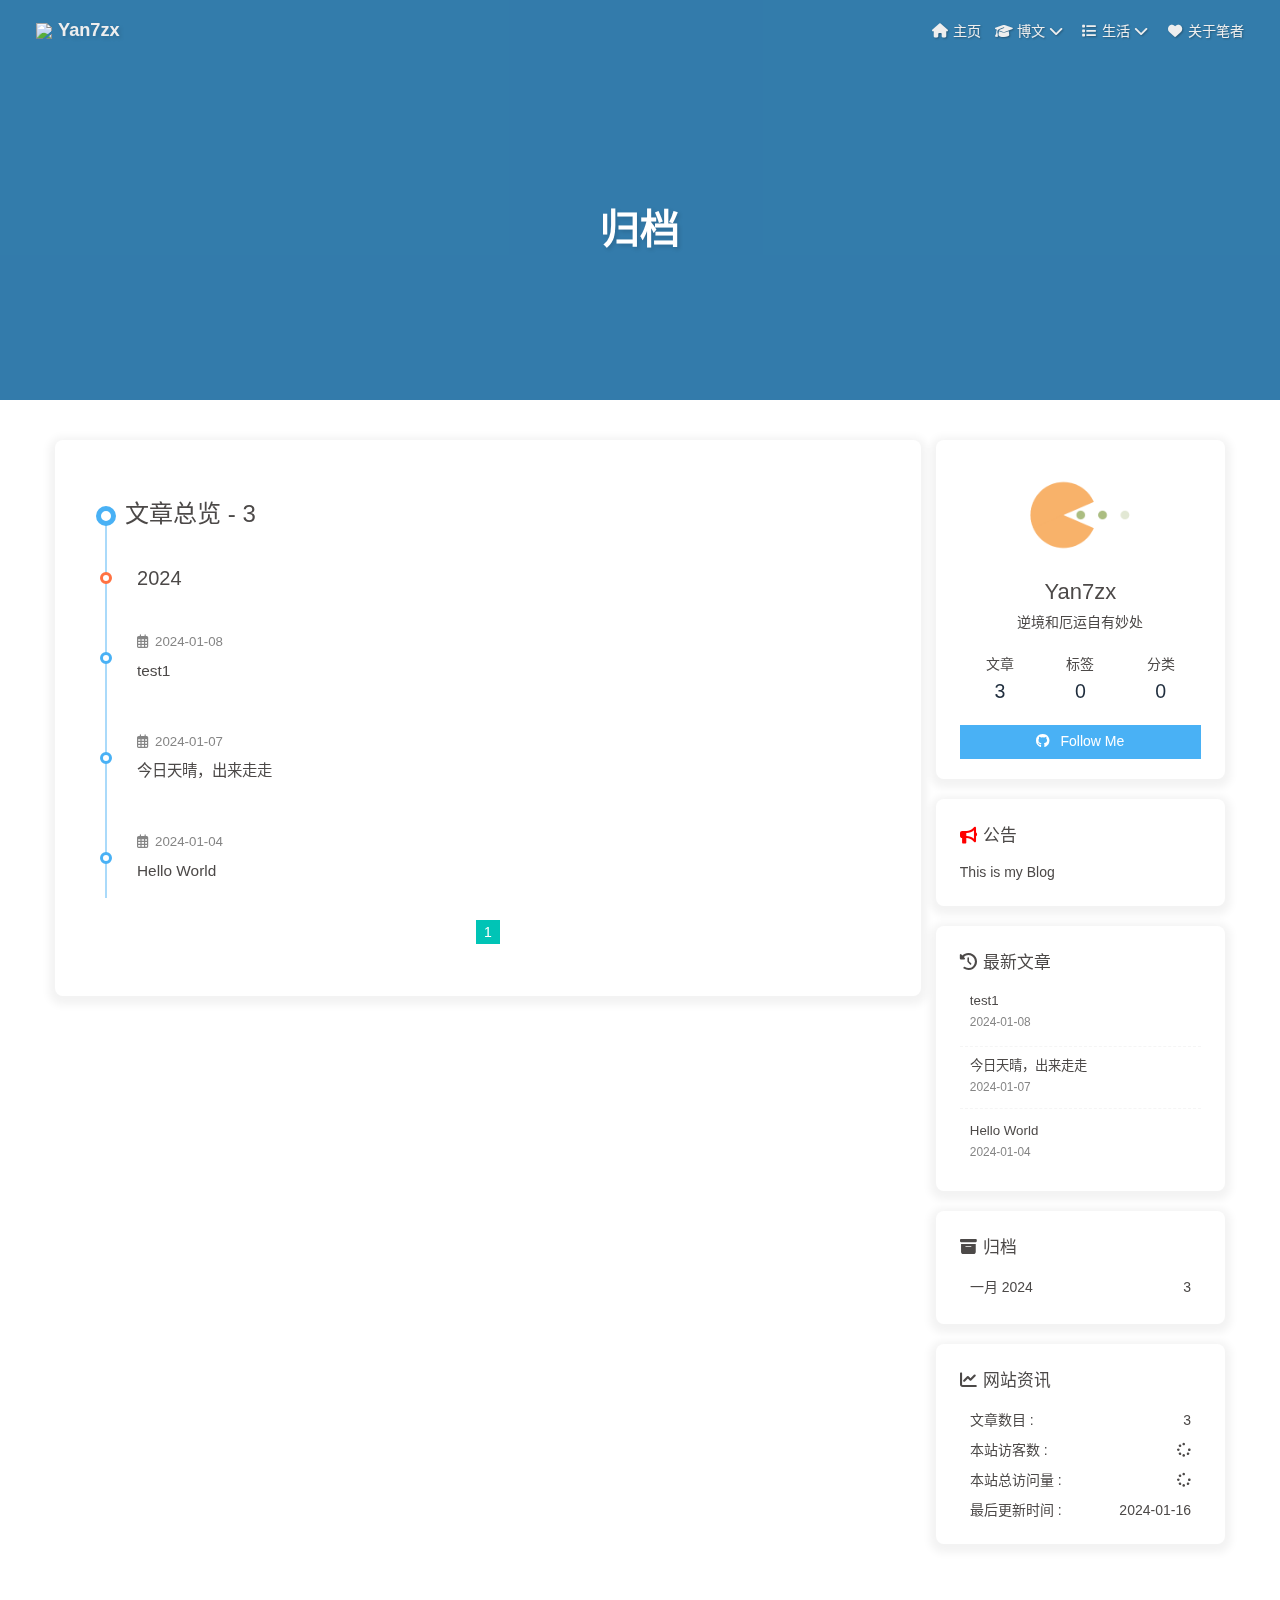
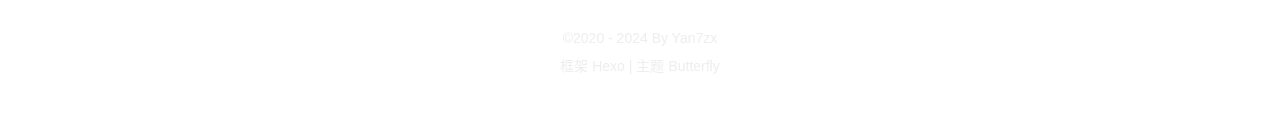
==== commit b5f02655: "Site updated: 2024-01-16 17:17:06" ====
--- a/archives/index.html
+++ b/archives/index.html
@@ -53,7 +53,7 @@
   isHome: false,
   isHighlightShrink: false,
   isToc: false,
-  postUpdate: '2024-01-16 15:30:13'
+  postUpdate: '2024-01-16 17:17:02'
 }</script><script>(win=>{
       win.saveToLocal = {
         set: (key, value, ttl) => {
@@ -150,4 +150,4 @@
         }
       }
       detectApple()
-    })(window)</script><meta name="generator" content="Hexo 7.0.0"></head><body><div id="sidebar"><div id="menu-mask"></div><div id="sidebar-menus"><div class="avatar-img is-center"><img src="/image/userface.jpg" onerror="onerror=null;src='/img/friend_404.gif'" alt="avatar"/></div><div class="sidebar-site-data site-data is-center"><a href="/archives/"><div class="headline">文章</div><div class="length-num">3</div></a><a href="/tags/"><div class="headline">标签</div><div class="length-num">0</div></a><a href="/categories/"><div class="headline">分类</div><div class="length-num">0</div></a></div><hr class="custom-hr"/><div class="menus_items"><div class="menus_item"><a class="site-page" href="/"><i class="fa-fw fas fa-home"></i><span> 主页</span></a></div><div class="menus_item"><a class="site-page group" href="javascript:void(0);"><i class="fa-fw fa fa-graduation-cap"></i><span> 博文</span><i class="fas fa-chevron-down"></i></a><ul class="menus_item_child"><li><a class="site-page child" href="/categories/"><i class="fa-fw fa fa-archive"></i><span> 分类</span></a></li><li><a class="site-page child" href="/tags/"><i class="fa-fw fa fa-tags"></i><span> 标签</span></a></li><li><a class="site-page child" href="/archives/"><i class="fa-fw fa fa-folder-open"></i><span> 归档</span></a></li></ul></div><div class="menus_item"><a class="site-page group" href="javascript:void(0);"><i class="fa-fw fas fa-list"></i><span> 生活</span><i class="fas fa-chevron-down"></i></a><ul class="menus_item_child"><li><a class="site-page child" href="/shuoshuo/"><i class="fa-fw fa fa-comments-o"></i><span> 分享</span></a></li><li><a class="site-page child" href="/movies/"><i class="fa-fw fas fa-video"></i><span> 影视</span></a></li></ul></div><div class="menus_item"><a class="site-page" href="/about/"><i class="fa-fw fas fa-heart"></i><span> 关于笔者</span></a></div></div></div></div><div class="page" id="body-wrap"><header class="not-home-page" id="page-header" style="background-image: url('/image/topimage.png')"><nav id="nav"><span id="blog-info"><a href="/" title="Yan7zx"><img class="site-icon" src="/image/userface.jpg"/><span class="site-name">Yan7zx</span></a></span><div id="menus"><div class="menus_items"><div class="menus_item"><a class="site-page" href="/"><i class="fa-fw fas fa-home"></i><span> 主页</span></a></div><div class="menus_item"><a class="site-page group" href="javascript:void(0);"><i class="fa-fw fa fa-graduation-cap"></i><span> 博文</span><i class="fas fa-chevron-down"></i></a><ul class="menus_item_child"><li><a class="site-page child" href="/categories/"><i class="fa-fw fa fa-archive"></i><span> 分类</span></a></li><li><a class="site-page child" href="/tags/"><i class="fa-fw fa fa-tags"></i><span> 标签</span></a></li><li><a class="site-page child" href="/archives/"><i class="fa-fw fa fa-folder-open"></i><span> 归档</span></a></li></ul></div><div class="menus_item"><a class="site-page group" href="javascript:void(0);"><i class="fa-fw fas fa-list"></i><span> 生活</span><i class="fas fa-chevron-down"></i></a><ul class="menus_item_child"><li><a class="site-page child" href="/shuoshuo/"><i class="fa-fw fa fa-comments-o"></i><span> 分享</span></a></li><li><a class="site-page child" href="/movies/"><i class="fa-fw fas fa-video"></i><span> 影视</span></a></li></ul></div><div class="menus_item"><a class="site-page" href="/about/"><i class="fa-fw fas fa-heart"></i><span> 关于笔者</span></a></div></div><div id="toggle-menu"><a class="site-page" href="javascript:void(0);"><i class="fas fa-bars fa-fw"></i></a></div></div></nav><div id="page-site-info"><h1 id="site-title">归档</h1></div></header><main class="layout" id="content-inner"><div id="archive"><div class="article-sort-title">文章总览 - 3</div><div class="article-sort"><div class="article-sort-item year">2024</div><div class="article-sort-item no-article-cover"><div class="article-sort-item-info"><div class="article-sort-item-time"><i class="far fa-calendar-alt"></i><time class="post-meta-date-created" datetime="2024-01-08T13:57:30.000Z" title="发表于 2024-01-08 21:57:30">2024-01-08</time></div><a class="article-sort-item-title" href="/2024/01/08/test1/" title="test1">test1</a></div></div><div class="article-sort-item no-article-cover"><div class="article-sort-item-info"><div class="article-sort-item-time"><i class="far fa-calendar-alt"></i><time class="post-meta-date-created" datetime="2024-01-06T18:16:15.000Z" title="发表于 2024-01-07 02:16:15">2024-01-07</time></div><a class="article-sort-item-title" href="/2024/01/07/%E4%BB%8A%E6%97%A5%E5%A4%A9%E6%99%B4%EF%BC%8C%E5%87%BA%E6%9D%A5%E8%B5%B0%E8%B5%B0/" title="今日天晴，出来走走">今日天晴，出来走走</a></div></div><div class="article-sort-item no-article-cover"><div class="article-sort-item-info"><div class="article-sort-item-time"><i class="far fa-calendar-alt"></i><time class="post-meta-date-created" datetime="2024-01-03T17:55:05.875Z" title="发表于 2024-01-04 01:55:05">2024-01-04</time></div><a class="article-sort-item-title" href="/2024/01/04/hello-world/" title="Hello World">Hello World</a></div></div></div><nav id="pagination"><div class="pagination"><span class="page-number current">1</span></div></nav></div><div class="aside-content" id="aside-content"><div class="card-widget card-info"><div class="is-center"><div class="avatar-img"><img src="/image/userface.jpg" onerror="this.onerror=null;this.src='/img/friend_404.gif'" alt="avatar"/></div><div class="author-info__name">Yan7zx</div><div class="author-info__description">逆境和厄运自有妙处</div></div><div class="card-info-data site-data is-center"><a href="/archives/"><div class="headline">文章</div><div class="length-num">3</div></a><a href="/tags/"><div class="headline">标签</div><div class="length-num">0</div></a><a href="/categories/"><div class="headline">分类</div><div class="length-num">0</div></a></div><a id="card-info-btn" target="_blank" rel="noopener" href="https://github.com/xxxxxx"><i class="fab fa-github"></i><span>Follow Me</span></a></div><div class="card-widget card-announcement"><div class="item-headline"><i class="fas fa-bullhorn fa-shake"></i><span>公告</span></div><div class="announcement_content">This is my Blog</div></div><div class="sticky_layout"><div class="card-widget card-recent-post"><div class="item-headline"><i class="fas fa-history"></i><span>最新文章</span></div><div class="aside-list"><div class="aside-list-item no-cover"><div class="content"><a class="title" href="/2024/01/08/test1/" title="test1">test1</a><time datetime="2024-01-08T13:57:30.000Z" title="发表于 2024-01-08 21:57:30">2024-01-08</time></div></div><div class="aside-list-item no-cover"><div class="content"><a class="title" href="/2024/01/07/%E4%BB%8A%E6%97%A5%E5%A4%A9%E6%99%B4%EF%BC%8C%E5%87%BA%E6%9D%A5%E8%B5%B0%E8%B5%B0/" title="今日天晴，出来走走">今日天晴，出来走走</a><time datetime="2024-01-06T18:16:15.000Z" title="发表于 2024-01-07 02:16:15">2024-01-07</time></div></div><div class="aside-list-item no-cover"><div class="content"><a class="title" href="/2024/01/04/hello-world/" title="Hello World">Hello World</a><time datetime="2024-01-03T17:55:05.875Z" title="发表于 2024-01-04 01:55:05">2024-01-04</time></div></div></div></div><div class="card-widget card-archives"><div class="item-headline"><i class="fas fa-archive"></i><span>归档</span></div><ul class="card-archive-list"><li class="card-archive-list-item"><a class="card-archive-list-link" href="/archives/2024/01/"><span class="card-archive-list-date">一月 2024</span><span class="card-archive-list-count">3</span></a></li></ul></div><div class="card-widget card-webinfo"><div class="item-headline"><i class="fas fa-chart-line"></i><span>网站资讯</span></div><div class="webinfo"><div class="webinfo-item"><div class="item-name">文章数目 :</div><div class="item-count">3</div></div><div class="webinfo-item"><div class="item-name">本站访客数 :</div><div class="item-count" id="busuanzi_value_site_uv"><i class="fa-solid fa-spinner fa-spin"></i></div></div><div class="webinfo-item"><div class="item-name">本站总访问量 :</div><div class="item-count" id="busuanzi_value_site_pv"><i class="fa-solid fa-spinner fa-spin"></i></div></div><div class="webinfo-item"><div class="item-name">最后更新时间 :</div><div class="item-count" id="last-push-date" data-lastPushDate="2024-01-16T07:30:13.350Z"><i class="fa-solid fa-spinner fa-spin"></i></div></div></div></div></div></div></main><footer id="footer"><div id="footer-wrap"><div class="copyright">&copy;2020 - 2024 By Yan7zx</div><div class="framework-info"><span>框架 </span><a target="_blank" rel="noopener" href="https://hexo.io">Hexo</a><span class="footer-separator">|</span><span>主题 </span><a target="_blank" rel="noopener" href="https://github.com/jerryc127/hexo-theme-butterfly">Butterfly</a></div></div></footer></div><div id="rightside"><div id="rightside-config-hide"><button id="darkmode" type="button" title="浅色和深色模式转换"><i class="fas fa-adjust"></i></button><button id="hide-aside-btn" type="button" title="单栏和双栏切换"><i class="fas fa-arrows-alt-h"></i></button></div><div id="rightside-config-show"><button id="rightside-config" type="button" title="设置"><i class="fas fa-cog fa-spin"></i></button><button id="go-up" type="button" title="回到顶部"><span class="scroll-percent"></span><i class="fas fa-arrow-up"></i></button></div></div><div><script src="/js/utils.js?v=4.12.0"></script><script src="/js/main.js?v=4.12.0"></script><script src="https://cdn.jsdelivr.net/npm/@fancyapps/ui@5.0.32/dist/fancybox/fancybox.umd.min.js"></script><div class="js-pjax"></div><script async data-pjax src="//busuanzi.ibruce.info/busuanzi/2.3/busuanzi.pure.mini.js"></script></div></body></html>+    })(window)</script><link rel="stylesheet" href="/css/myStyle.css"><meta name="generator" content="Hexo 7.0.0"></head><body><div id="web_bg"></div><div id="sidebar"><div id="menu-mask"></div><div id="sidebar-menus"><div class="avatar-img is-center"><img src="/image/userface.jpg" onerror="onerror=null;src='/img/friend_404.gif'" alt="avatar"/></div><div class="sidebar-site-data site-data is-center"><a href="/archives/"><div class="headline">文章</div><div class="length-num">3</div></a><a href="/tags/"><div class="headline">标签</div><div class="length-num">0</div></a><a href="/categories/"><div class="headline">分类</div><div class="length-num">0</div></a></div><hr class="custom-hr"/><div class="menus_items"><div class="menus_item"><a class="site-page" href="/"><i class="fa-fw fas fa-home"></i><span> 主页</span></a></div><div class="menus_item"><a class="site-page group" href="javascript:void(0);"><i class="fa-fw fa fa-graduation-cap"></i><span> 博文</span><i class="fas fa-chevron-down"></i></a><ul class="menus_item_child"><li><a class="site-page child" href="/categories/"><i class="fa-fw fa fa-archive"></i><span> 分类</span></a></li><li><a class="site-page child" href="/tags/"><i class="fa-fw fa fa-tags"></i><span> 标签</span></a></li><li><a class="site-page child" href="/archives/"><i class="fa-fw fa fa-folder-open"></i><span> 归档</span></a></li></ul></div><div class="menus_item"><a class="site-page group" href="javascript:void(0);"><i class="fa-fw fas fa-list"></i><span> 生活</span><i class="fas fa-chevron-down"></i></a><ul class="menus_item_child"><li><a class="site-page child" href="/shuoshuo/"><i class="fa-fw fa fa-comments-o"></i><span> 分享</span></a></li><li><a class="site-page child" href="/movies/"><i class="fa-fw fas fa-video"></i><span> 影视</span></a></li></ul></div><div class="menus_item"><a class="site-page" href="/about/"><i class="fa-fw fas fa-heart"></i><span> 关于笔者</span></a></div></div></div></div><div class="page" id="body-wrap"><header class="not-home-page" id="page-header" style="background-image: url('/image/topimage.png')"><nav id="nav"><span id="blog-info"><a href="/" title="Yan7zx"><img class="site-icon" src="/image/userface.jpg"/><span class="site-name">Yan7zx</span></a></span><div id="menus"><div class="menus_items"><div class="menus_item"><a class="site-page" href="/"><i class="fa-fw fas fa-home"></i><span> 主页</span></a></div><div class="menus_item"><a class="site-page group" href="javascript:void(0);"><i class="fa-fw fa fa-graduation-cap"></i><span> 博文</span><i class="fas fa-chevron-down"></i></a><ul class="menus_item_child"><li><a class="site-page child" href="/categories/"><i class="fa-fw fa fa-archive"></i><span> 分类</span></a></li><li><a class="site-page child" href="/tags/"><i class="fa-fw fa fa-tags"></i><span> 标签</span></a></li><li><a class="site-page child" href="/archives/"><i class="fa-fw fa fa-folder-open"></i><span> 归档</span></a></li></ul></div><div class="menus_item"><a class="site-page group" href="javascript:void(0);"><i class="fa-fw fas fa-list"></i><span> 生活</span><i class="fas fa-chevron-down"></i></a><ul class="menus_item_child"><li><a class="site-page child" href="/shuoshuo/"><i class="fa-fw fa fa-comments-o"></i><span> 分享</span></a></li><li><a class="site-page child" href="/movies/"><i class="fa-fw fas fa-video"></i><span> 影视</span></a></li></ul></div><div class="menus_item"><a class="site-page" href="/about/"><i class="fa-fw fas fa-heart"></i><span> 关于笔者</span></a></div></div><div id="toggle-menu"><a class="site-page" href="javascript:void(0);"><i class="fas fa-bars fa-fw"></i></a></div></div></nav><div id="page-site-info"><h1 id="site-title">归档</h1></div></header><main class="layout" id="content-inner"><div id="archive"><div class="article-sort-title">文章总览 - 3</div><div class="article-sort"><div class="article-sort-item year">2024</div><div class="article-sort-item no-article-cover"><div class="article-sort-item-info"><div class="article-sort-item-time"><i class="far fa-calendar-alt"></i><time class="post-meta-date-created" datetime="2024-01-08T13:57:30.000Z" title="发表于 2024-01-08 21:57:30">2024-01-08</time></div><a class="article-sort-item-title" href="/2024/01/08/test1/" title="test1">test1</a></div></div><div class="article-sort-item no-article-cover"><div class="article-sort-item-info"><div class="article-sort-item-time"><i class="far fa-calendar-alt"></i><time class="post-meta-date-created" datetime="2024-01-06T18:16:15.000Z" title="发表于 2024-01-07 02:16:15">2024-01-07</time></div><a class="article-sort-item-title" href="/2024/01/07/%E4%BB%8A%E6%97%A5%E5%A4%A9%E6%99%B4%EF%BC%8C%E5%87%BA%E6%9D%A5%E8%B5%B0%E8%B5%B0/" title="今日天晴，出来走走">今日天晴，出来走走</a></div></div><div class="article-sort-item no-article-cover"><div class="article-sort-item-info"><div class="article-sort-item-time"><i class="far fa-calendar-alt"></i><time class="post-meta-date-created" datetime="2024-01-03T17:55:05.875Z" title="发表于 2024-01-04 01:55:05">2024-01-04</time></div><a class="article-sort-item-title" href="/2024/01/04/hello-world/" title="Hello World">Hello World</a></div></div></div><nav id="pagination"><div class="pagination"><span class="page-number current">1</span></div></nav></div><div class="aside-content" id="aside-content"><div class="card-widget card-info"><div class="is-center"><div class="avatar-img"><img src="/image/userface.jpg" onerror="this.onerror=null;this.src='/img/friend_404.gif'" alt="avatar"/></div><div class="author-info__name">Yan7zx</div><div class="author-info__description">逆境和厄运自有妙处</div></div><div class="card-info-data site-data is-center"><a href="/archives/"><div class="headline">文章</div><div class="length-num">3</div></a><a href="/tags/"><div class="headline">标签</div><div class="length-num">0</div></a><a href="/categories/"><div class="headline">分类</div><div class="length-num">0</div></a></div><a id="card-info-btn" target="_blank" rel="noopener" href="https://github.com/xxxxxx"><i class="fab fa-github"></i><span>Follow Me</span></a></div><div class="card-widget card-announcement"><div class="item-headline"><i class="fas fa-bullhorn fa-shake"></i><span>公告</span></div><div class="announcement_content">This is my Blog</div></div><div class="sticky_layout"><div class="card-widget card-recent-post"><div class="item-headline"><i class="fas fa-history"></i><span>最新文章</span></div><div class="aside-list"><div class="aside-list-item no-cover"><div class="content"><a class="title" href="/2024/01/08/test1/" title="test1">test1</a><time datetime="2024-01-08T13:57:30.000Z" title="发表于 2024-01-08 21:57:30">2024-01-08</time></div></div><div class="aside-list-item no-cover"><div class="content"><a class="title" href="/2024/01/07/%E4%BB%8A%E6%97%A5%E5%A4%A9%E6%99%B4%EF%BC%8C%E5%87%BA%E6%9D%A5%E8%B5%B0%E8%B5%B0/" title="今日天晴，出来走走">今日天晴，出来走走</a><time datetime="2024-01-06T18:16:15.000Z" title="发表于 2024-01-07 02:16:15">2024-01-07</time></div></div><div class="aside-list-item no-cover"><div class="content"><a class="title" href="/2024/01/04/hello-world/" title="Hello World">Hello World</a><time datetime="2024-01-03T17:55:05.875Z" title="发表于 2024-01-04 01:55:05">2024-01-04</time></div></div></div></div><div class="card-widget card-archives"><div class="item-headline"><i class="fas fa-archive"></i><span>归档</span></div><ul class="card-archive-list"><li class="card-archive-list-item"><a class="card-archive-list-link" href="/archives/2024/01/"><span class="card-archive-list-date">一月 2024</span><span class="card-archive-list-count">3</span></a></li></ul></div><div class="card-widget card-webinfo"><div class="item-headline"><i class="fas fa-chart-line"></i><span>网站资讯</span></div><div class="webinfo"><div class="webinfo-item"><div class="item-name">文章数目 :</div><div class="item-count">3</div></div><div class="webinfo-item"><div class="item-name">本站访客数 :</div><div class="item-count" id="busuanzi_value_site_uv"><i class="fa-solid fa-spinner fa-spin"></i></div></div><div class="webinfo-item"><div class="item-name">本站总访问量 :</div><div class="item-count" id="busuanzi_value_site_pv"><i class="fa-solid fa-spinner fa-spin"></i></div></div><div class="webinfo-item"><div class="item-name">最后更新时间 :</div><div class="item-count" id="last-push-date" data-lastPushDate="2024-01-16T09:17:02.936Z"><i class="fa-solid fa-spinner fa-spin"></i></div></div></div></div></div></div></main><footer id="footer"><div id="footer-wrap"><div class="copyright">&copy;2020 - 2024 By Yan7zx</div><div class="framework-info"><span>框架 </span><a target="_blank" rel="noopener" href="https://hexo.io">Hexo</a><span class="footer-separator">|</span><span>主题 </span><a target="_blank" rel="noopener" href="https://github.com/jerryc127/hexo-theme-butterfly">Butterfly</a></div></div></footer></div><div id="rightside"><div id="rightside-config-hide"><button id="darkmode" type="button" title="浅色和深色模式转换"><i class="fas fa-adjust"></i></button><button id="hide-aside-btn" type="button" title="单栏和双栏切换"><i class="fas fa-arrows-alt-h"></i></button></div><div id="rightside-config-show"><button id="rightside-config" type="button" title="设置"><i class="fas fa-cog fa-spin"></i></button><button id="go-up" type="button" title="回到顶部"><span class="scroll-percent"></span><i class="fas fa-arrow-up"></i></button></div></div><div><script src="/js/utils.js?v=4.12.0"></script><script src="/js/main.js?v=4.12.0"></script><script src="https://cdn.jsdelivr.net/npm/@fancyapps/ui@5.0.32/dist/fancybox/fancybox.umd.min.js"></script><div class="js-pjax"></div><script async data-pjax src="//busuanzi.ibruce.info/busuanzi/2.3/busuanzi.pure.mini.js"></script></div></body></html>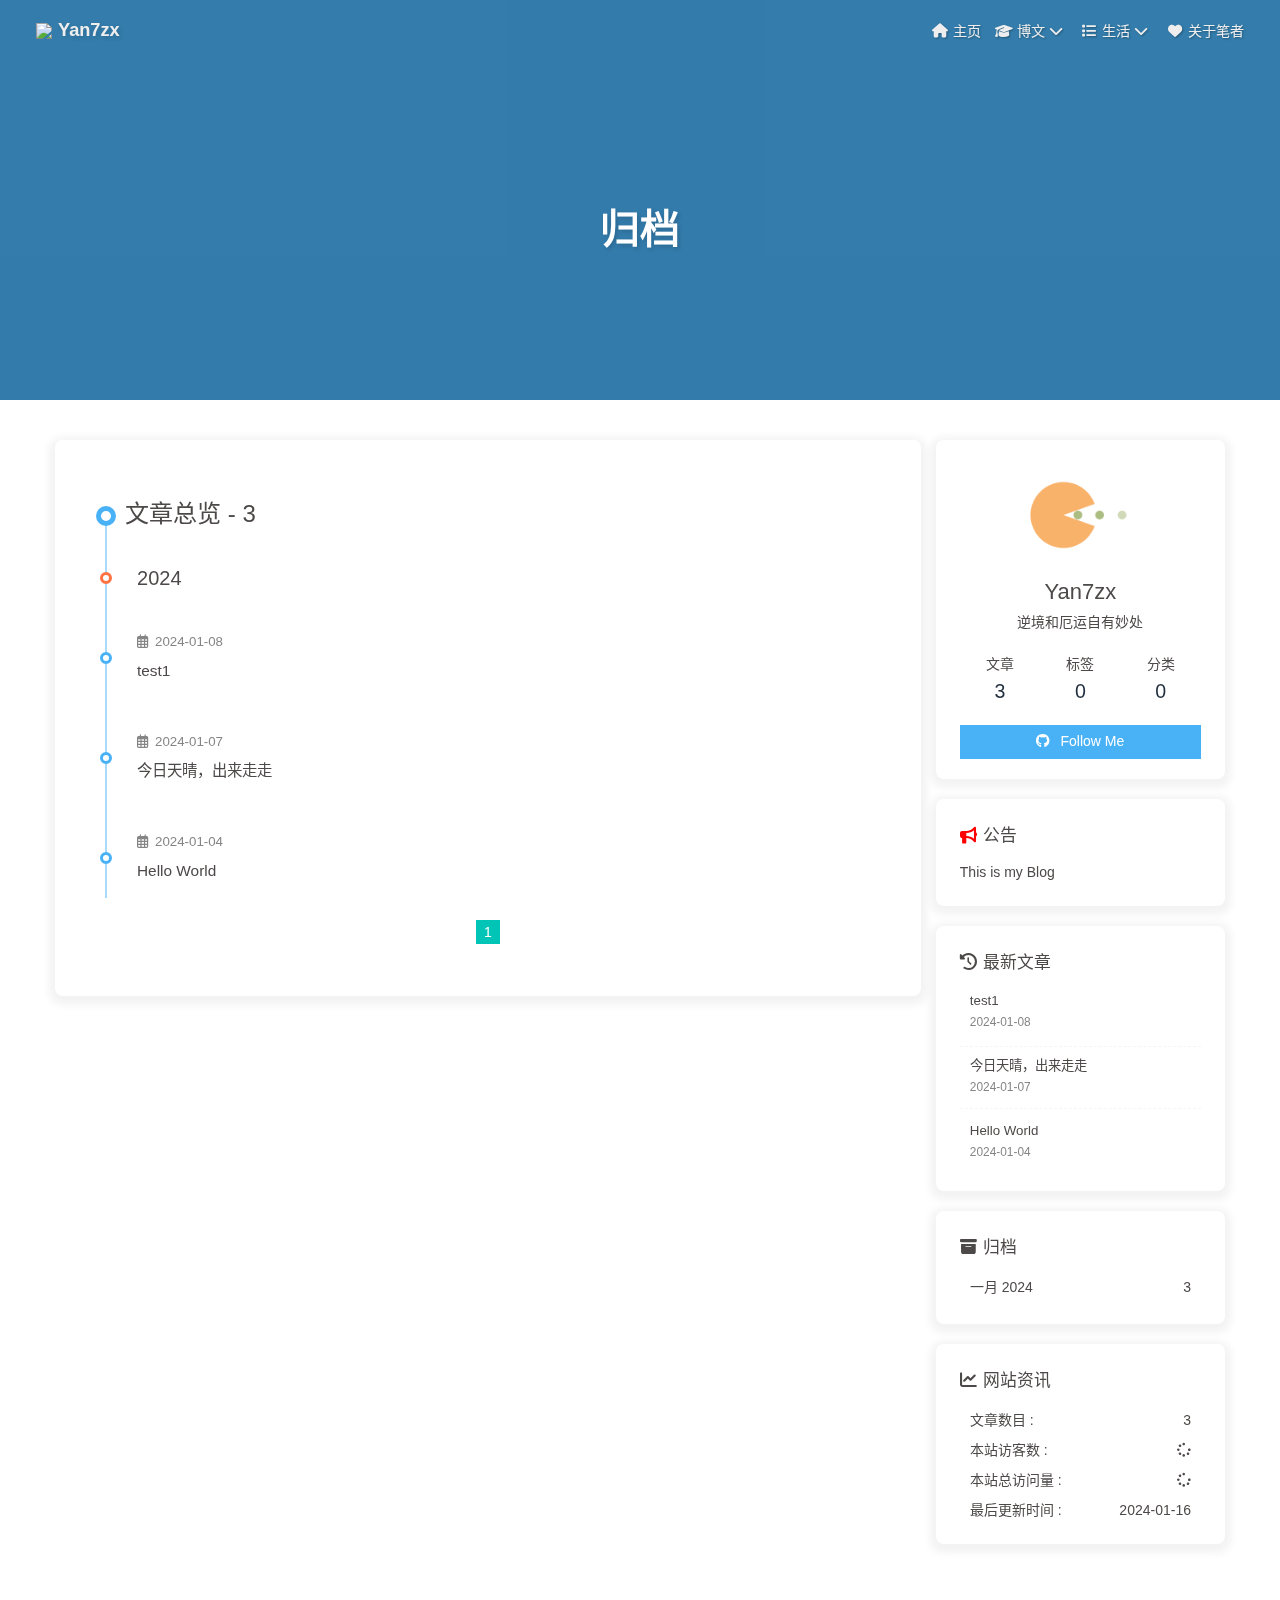
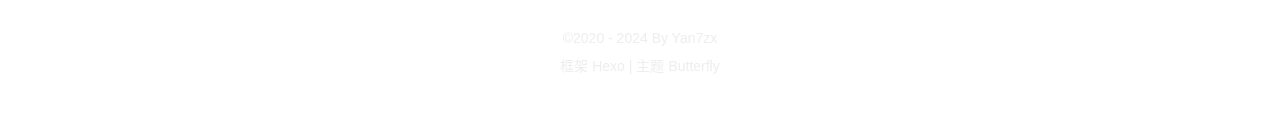
==== commit 947c275e: "Site updated: 2024-01-16 17:19:29" ====
--- a/archives/index.html
+++ b/archives/index.html
@@ -53,7 +53,7 @@
   isHome: false,
   isHighlightShrink: false,
   isToc: false,
-  postUpdate: '2024-01-16 17:17:02'
+  postUpdate: '2024-01-16 17:19:26'
 }</script><script>(win=>{
       win.saveToLocal = {
         set: (key, value, ttl) => {
@@ -150,4 +150,4 @@
         }
       }
       detectApple()
-    })(window)</script><link rel="stylesheet" href="/css/myStyle.css"><meta name="generator" content="Hexo 7.0.0"></head><body><div id="web_bg"></div><div id="sidebar"><div id="menu-mask"></div><div id="sidebar-menus"><div class="avatar-img is-center"><img src="/image/userface.jpg" onerror="onerror=null;src='/img/friend_404.gif'" alt="avatar"/></div><div class="sidebar-site-data site-data is-center"><a href="/archives/"><div class="headline">文章</div><div class="length-num">3</div></a><a href="/tags/"><div class="headline">标签</div><div class="length-num">0</div></a><a href="/categories/"><div class="headline">分类</div><div class="length-num">0</div></a></div><hr class="custom-hr"/><div class="menus_items"><div class="menus_item"><a class="site-page" href="/"><i class="fa-fw fas fa-home"></i><span> 主页</span></a></div><div class="menus_item"><a class="site-page group" href="javascript:void(0);"><i class="fa-fw fa fa-graduation-cap"></i><span> 博文</span><i class="fas fa-chevron-down"></i></a><ul class="menus_item_child"><li><a class="site-page child" href="/categories/"><i class="fa-fw fa fa-archive"></i><span> 分类</span></a></li><li><a class="site-page child" href="/tags/"><i class="fa-fw fa fa-tags"></i><span> 标签</span></a></li><li><a class="site-page child" href="/archives/"><i class="fa-fw fa fa-folder-open"></i><span> 归档</span></a></li></ul></div><div class="menus_item"><a class="site-page group" href="javascript:void(0);"><i class="fa-fw fas fa-list"></i><span> 生活</span><i class="fas fa-chevron-down"></i></a><ul class="menus_item_child"><li><a class="site-page child" href="/shuoshuo/"><i class="fa-fw fa fa-comments-o"></i><span> 分享</span></a></li><li><a class="site-page child" href="/movies/"><i class="fa-fw fas fa-video"></i><span> 影视</span></a></li></ul></div><div class="menus_item"><a class="site-page" href="/about/"><i class="fa-fw fas fa-heart"></i><span> 关于笔者</span></a></div></div></div></div><div class="page" id="body-wrap"><header class="not-home-page" id="page-header" style="background-image: url('/image/topimage.png')"><nav id="nav"><span id="blog-info"><a href="/" title="Yan7zx"><img class="site-icon" src="/image/userface.jpg"/><span class="site-name">Yan7zx</span></a></span><div id="menus"><div class="menus_items"><div class="menus_item"><a class="site-page" href="/"><i class="fa-fw fas fa-home"></i><span> 主页</span></a></div><div class="menus_item"><a class="site-page group" href="javascript:void(0);"><i class="fa-fw fa fa-graduation-cap"></i><span> 博文</span><i class="fas fa-chevron-down"></i></a><ul class="menus_item_child"><li><a class="site-page child" href="/categories/"><i class="fa-fw fa fa-archive"></i><span> 分类</span></a></li><li><a class="site-page child" href="/tags/"><i class="fa-fw fa fa-tags"></i><span> 标签</span></a></li><li><a class="site-page child" href="/archives/"><i class="fa-fw fa fa-folder-open"></i><span> 归档</span></a></li></ul></div><div class="menus_item"><a class="site-page group" href="javascript:void(0);"><i class="fa-fw fas fa-list"></i><span> 生活</span><i class="fas fa-chevron-down"></i></a><ul class="menus_item_child"><li><a class="site-page child" href="/shuoshuo/"><i class="fa-fw fa fa-comments-o"></i><span> 分享</span></a></li><li><a class="site-page child" href="/movies/"><i class="fa-fw fas fa-video"></i><span> 影视</span></a></li></ul></div><div class="menus_item"><a class="site-page" href="/about/"><i class="fa-fw fas fa-heart"></i><span> 关于笔者</span></a></div></div><div id="toggle-menu"><a class="site-page" href="javascript:void(0);"><i class="fas fa-bars fa-fw"></i></a></div></div></nav><div id="page-site-info"><h1 id="site-title">归档</h1></div></header><main class="layout" id="content-inner"><div id="archive"><div class="article-sort-title">文章总览 - 3</div><div class="article-sort"><div class="article-sort-item year">2024</div><div class="article-sort-item no-article-cover"><div class="article-sort-item-info"><div class="article-sort-item-time"><i class="far fa-calendar-alt"></i><time class="post-meta-date-created" datetime="2024-01-08T13:57:30.000Z" title="发表于 2024-01-08 21:57:30">2024-01-08</time></div><a class="article-sort-item-title" href="/2024/01/08/test1/" title="test1">test1</a></div></div><div class="article-sort-item no-article-cover"><div class="article-sort-item-info"><div class="article-sort-item-time"><i class="far fa-calendar-alt"></i><time class="post-meta-date-created" datetime="2024-01-06T18:16:15.000Z" title="发表于 2024-01-07 02:16:15">2024-01-07</time></div><a class="article-sort-item-title" href="/2024/01/07/%E4%BB%8A%E6%97%A5%E5%A4%A9%E6%99%B4%EF%BC%8C%E5%87%BA%E6%9D%A5%E8%B5%B0%E8%B5%B0/" title="今日天晴，出来走走">今日天晴，出来走走</a></div></div><div class="article-sort-item no-article-cover"><div class="article-sort-item-info"><div class="article-sort-item-time"><i class="far fa-calendar-alt"></i><time class="post-meta-date-created" datetime="2024-01-03T17:55:05.875Z" title="发表于 2024-01-04 01:55:05">2024-01-04</time></div><a class="article-sort-item-title" href="/2024/01/04/hello-world/" title="Hello World">Hello World</a></div></div></div><nav id="pagination"><div class="pagination"><span class="page-number current">1</span></div></nav></div><div class="aside-content" id="aside-content"><div class="card-widget card-info"><div class="is-center"><div class="avatar-img"><img src="/image/userface.jpg" onerror="this.onerror=null;this.src='/img/friend_404.gif'" alt="avatar"/></div><div class="author-info__name">Yan7zx</div><div class="author-info__description">逆境和厄运自有妙处</div></div><div class="card-info-data site-data is-center"><a href="/archives/"><div class="headline">文章</div><div class="length-num">3</div></a><a href="/tags/"><div class="headline">标签</div><div class="length-num">0</div></a><a href="/categories/"><div class="headline">分类</div><div class="length-num">0</div></a></div><a id="card-info-btn" target="_blank" rel="noopener" href="https://github.com/xxxxxx"><i class="fab fa-github"></i><span>Follow Me</span></a></div><div class="card-widget card-announcement"><div class="item-headline"><i class="fas fa-bullhorn fa-shake"></i><span>公告</span></div><div class="announcement_content">This is my Blog</div></div><div class="sticky_layout"><div class="card-widget card-recent-post"><div class="item-headline"><i class="fas fa-history"></i><span>最新文章</span></div><div class="aside-list"><div class="aside-list-item no-cover"><div class="content"><a class="title" href="/2024/01/08/test1/" title="test1">test1</a><time datetime="2024-01-08T13:57:30.000Z" title="发表于 2024-01-08 21:57:30">2024-01-08</time></div></div><div class="aside-list-item no-cover"><div class="content"><a class="title" href="/2024/01/07/%E4%BB%8A%E6%97%A5%E5%A4%A9%E6%99%B4%EF%BC%8C%E5%87%BA%E6%9D%A5%E8%B5%B0%E8%B5%B0/" title="今日天晴，出来走走">今日天晴，出来走走</a><time datetime="2024-01-06T18:16:15.000Z" title="发表于 2024-01-07 02:16:15">2024-01-07</time></div></div><div class="aside-list-item no-cover"><div class="content"><a class="title" href="/2024/01/04/hello-world/" title="Hello World">Hello World</a><time datetime="2024-01-03T17:55:05.875Z" title="发表于 2024-01-04 01:55:05">2024-01-04</time></div></div></div></div><div class="card-widget card-archives"><div class="item-headline"><i class="fas fa-archive"></i><span>归档</span></div><ul class="card-archive-list"><li class="card-archive-list-item"><a class="card-archive-list-link" href="/archives/2024/01/"><span class="card-archive-list-date">一月 2024</span><span class="card-archive-list-count">3</span></a></li></ul></div><div class="card-widget card-webinfo"><div class="item-headline"><i class="fas fa-chart-line"></i><span>网站资讯</span></div><div class="webinfo"><div class="webinfo-item"><div class="item-name">文章数目 :</div><div class="item-count">3</div></div><div class="webinfo-item"><div class="item-name">本站访客数 :</div><div class="item-count" id="busuanzi_value_site_uv"><i class="fa-solid fa-spinner fa-spin"></i></div></div><div class="webinfo-item"><div class="item-name">本站总访问量 :</div><div class="item-count" id="busuanzi_value_site_pv"><i class="fa-solid fa-spinner fa-spin"></i></div></div><div class="webinfo-item"><div class="item-name">最后更新时间 :</div><div class="item-count" id="last-push-date" data-lastPushDate="2024-01-16T09:17:02.936Z"><i class="fa-solid fa-spinner fa-spin"></i></div></div></div></div></div></div></main><footer id="footer"><div id="footer-wrap"><div class="copyright">&copy;2020 - 2024 By Yan7zx</div><div class="framework-info"><span>框架 </span><a target="_blank" rel="noopener" href="https://hexo.io">Hexo</a><span class="footer-separator">|</span><span>主题 </span><a target="_blank" rel="noopener" href="https://github.com/jerryc127/hexo-theme-butterfly">Butterfly</a></div></div></footer></div><div id="rightside"><div id="rightside-config-hide"><button id="darkmode" type="button" title="浅色和深色模式转换"><i class="fas fa-adjust"></i></button><button id="hide-aside-btn" type="button" title="单栏和双栏切换"><i class="fas fa-arrows-alt-h"></i></button></div><div id="rightside-config-show"><button id="rightside-config" type="button" title="设置"><i class="fas fa-cog fa-spin"></i></button><button id="go-up" type="button" title="回到顶部"><span class="scroll-percent"></span><i class="fas fa-arrow-up"></i></button></div></div><div><script src="/js/utils.js?v=4.12.0"></script><script src="/js/main.js?v=4.12.0"></script><script src="https://cdn.jsdelivr.net/npm/@fancyapps/ui@5.0.32/dist/fancybox/fancybox.umd.min.js"></script><div class="js-pjax"></div><script async data-pjax src="//busuanzi.ibruce.info/busuanzi/2.3/busuanzi.pure.mini.js"></script></div></body></html>+    })(window)</script><link rel="stylesheet" href="/css/myStyle.css"><meta name="generator" content="Hexo 7.0.0"></head><body><div id="web_bg"></div><div id="sidebar"><div id="menu-mask"></div><div id="sidebar-menus"><div class="avatar-img is-center"><img src="/image/userface.jpg" onerror="onerror=null;src='/img/friend_404.gif'" alt="avatar"/></div><div class="sidebar-site-data site-data is-center"><a href="/archives/"><div class="headline">文章</div><div class="length-num">3</div></a><a href="/tags/"><div class="headline">标签</div><div class="length-num">0</div></a><a href="/categories/"><div class="headline">分类</div><div class="length-num">0</div></a></div><hr class="custom-hr"/><div class="menus_items"><div class="menus_item"><a class="site-page" href="/"><i class="fa-fw fas fa-home"></i><span> 主页</span></a></div><div class="menus_item"><a class="site-page group" href="javascript:void(0);"><i class="fa-fw fa fa-graduation-cap"></i><span> 博文</span><i class="fas fa-chevron-down"></i></a><ul class="menus_item_child"><li><a class="site-page child" href="/categories/"><i class="fa-fw fa fa-archive"></i><span> 分类</span></a></li><li><a class="site-page child" href="/tags/"><i class="fa-fw fa fa-tags"></i><span> 标签</span></a></li><li><a class="site-page child" href="/archives/"><i class="fa-fw fa fa-folder-open"></i><span> 归档</span></a></li></ul></div><div class="menus_item"><a class="site-page group" href="javascript:void(0);"><i class="fa-fw fas fa-list"></i><span> 生活</span><i class="fas fa-chevron-down"></i></a><ul class="menus_item_child"><li><a class="site-page child" href="/shuoshuo/"><i class="fa-fw fa fa-comments-o"></i><span> 分享</span></a></li><li><a class="site-page child" href="/movies/"><i class="fa-fw fas fa-video"></i><span> 影视</span></a></li></ul></div><div class="menus_item"><a class="site-page" href="/about/"><i class="fa-fw fas fa-heart"></i><span> 关于笔者</span></a></div></div></div></div><div class="page" id="body-wrap"><header class="not-home-page" id="page-header" style="background-image: url('/image/topimage.png')"><nav id="nav"><span id="blog-info"><a href="/" title="Yan7zx"><img class="site-icon" src="/image/userface.jpg"/><span class="site-name">Yan7zx</span></a></span><div id="menus"><div class="menus_items"><div class="menus_item"><a class="site-page" href="/"><i class="fa-fw fas fa-home"></i><span> 主页</span></a></div><div class="menus_item"><a class="site-page group" href="javascript:void(0);"><i class="fa-fw fa fa-graduation-cap"></i><span> 博文</span><i class="fas fa-chevron-down"></i></a><ul class="menus_item_child"><li><a class="site-page child" href="/categories/"><i class="fa-fw fa fa-archive"></i><span> 分类</span></a></li><li><a class="site-page child" href="/tags/"><i class="fa-fw fa fa-tags"></i><span> 标签</span></a></li><li><a class="site-page child" href="/archives/"><i class="fa-fw fa fa-folder-open"></i><span> 归档</span></a></li></ul></div><div class="menus_item"><a class="site-page group" href="javascript:void(0);"><i class="fa-fw fas fa-list"></i><span> 生活</span><i class="fas fa-chevron-down"></i></a><ul class="menus_item_child"><li><a class="site-page child" href="/shuoshuo/"><i class="fa-fw fa fa-comments-o"></i><span> 分享</span></a></li><li><a class="site-page child" href="/movies/"><i class="fa-fw fas fa-video"></i><span> 影视</span></a></li></ul></div><div class="menus_item"><a class="site-page" href="/about/"><i class="fa-fw fas fa-heart"></i><span> 关于笔者</span></a></div></div><div id="toggle-menu"><a class="site-page" href="javascript:void(0);"><i class="fas fa-bars fa-fw"></i></a></div></div></nav><div id="page-site-info"><h1 id="site-title">归档</h1></div></header><main class="layout" id="content-inner"><div id="archive"><div class="article-sort-title">文章总览 - 3</div><div class="article-sort"><div class="article-sort-item year">2024</div><div class="article-sort-item no-article-cover"><div class="article-sort-item-info"><div class="article-sort-item-time"><i class="far fa-calendar-alt"></i><time class="post-meta-date-created" datetime="2024-01-08T13:57:30.000Z" title="发表于 2024-01-08 21:57:30">2024-01-08</time></div><a class="article-sort-item-title" href="/2024/01/08/test1/" title="test1">test1</a></div></div><div class="article-sort-item no-article-cover"><div class="article-sort-item-info"><div class="article-sort-item-time"><i class="far fa-calendar-alt"></i><time class="post-meta-date-created" datetime="2024-01-06T18:16:15.000Z" title="发表于 2024-01-07 02:16:15">2024-01-07</time></div><a class="article-sort-item-title" href="/2024/01/07/%E4%BB%8A%E6%97%A5%E5%A4%A9%E6%99%B4%EF%BC%8C%E5%87%BA%E6%9D%A5%E8%B5%B0%E8%B5%B0/" title="今日天晴，出来走走">今日天晴，出来走走</a></div></div><div class="article-sort-item no-article-cover"><div class="article-sort-item-info"><div class="article-sort-item-time"><i class="far fa-calendar-alt"></i><time class="post-meta-date-created" datetime="2024-01-03T17:55:05.875Z" title="发表于 2024-01-04 01:55:05">2024-01-04</time></div><a class="article-sort-item-title" href="/2024/01/04/hello-world/" title="Hello World">Hello World</a></div></div></div><nav id="pagination"><div class="pagination"><span class="page-number current">1</span></div></nav></div><div class="aside-content" id="aside-content"><div class="card-widget card-info"><div class="is-center"><div class="avatar-img"><img src="/image/userface.jpg" onerror="this.onerror=null;this.src='/img/friend_404.gif'" alt="avatar"/></div><div class="author-info__name">Yan7zx</div><div class="author-info__description">逆境和厄运自有妙处</div></div><div class="card-info-data site-data is-center"><a href="/archives/"><div class="headline">文章</div><div class="length-num">3</div></a><a href="/tags/"><div class="headline">标签</div><div class="length-num">0</div></a><a href="/categories/"><div class="headline">分类</div><div class="length-num">0</div></a></div><a id="card-info-btn" target="_blank" rel="noopener" href="https://github.com/xxxxxx"><i class="fab fa-github"></i><span>Follow Me</span></a></div><div class="card-widget card-announcement"><div class="item-headline"><i class="fas fa-bullhorn fa-shake"></i><span>公告</span></div><div class="announcement_content">This is my Blog</div></div><div class="sticky_layout"><div class="card-widget card-recent-post"><div class="item-headline"><i class="fas fa-history"></i><span>最新文章</span></div><div class="aside-list"><div class="aside-list-item no-cover"><div class="content"><a class="title" href="/2024/01/08/test1/" title="test1">test1</a><time datetime="2024-01-08T13:57:30.000Z" title="发表于 2024-01-08 21:57:30">2024-01-08</time></div></div><div class="aside-list-item no-cover"><div class="content"><a class="title" href="/2024/01/07/%E4%BB%8A%E6%97%A5%E5%A4%A9%E6%99%B4%EF%BC%8C%E5%87%BA%E6%9D%A5%E8%B5%B0%E8%B5%B0/" title="今日天晴，出来走走">今日天晴，出来走走</a><time datetime="2024-01-06T18:16:15.000Z" title="发表于 2024-01-07 02:16:15">2024-01-07</time></div></div><div class="aside-list-item no-cover"><div class="content"><a class="title" href="/2024/01/04/hello-world/" title="Hello World">Hello World</a><time datetime="2024-01-03T17:55:05.875Z" title="发表于 2024-01-04 01:55:05">2024-01-04</time></div></div></div></div><div class="card-widget card-archives"><div class="item-headline"><i class="fas fa-archive"></i><span>归档</span></div><ul class="card-archive-list"><li class="card-archive-list-item"><a class="card-archive-list-link" href="/archives/2024/01/"><span class="card-archive-list-date">一月 2024</span><span class="card-archive-list-count">3</span></a></li></ul></div><div class="card-widget card-webinfo"><div class="item-headline"><i class="fas fa-chart-line"></i><span>网站资讯</span></div><div class="webinfo"><div class="webinfo-item"><div class="item-name">文章数目 :</div><div class="item-count">3</div></div><div class="webinfo-item"><div class="item-name">本站访客数 :</div><div class="item-count" id="busuanzi_value_site_uv"><i class="fa-solid fa-spinner fa-spin"></i></div></div><div class="webinfo-item"><div class="item-name">本站总访问量 :</div><div class="item-count" id="busuanzi_value_site_pv"><i class="fa-solid fa-spinner fa-spin"></i></div></div><div class="webinfo-item"><div class="item-name">最后更新时间 :</div><div class="item-count" id="last-push-date" data-lastPushDate="2024-01-16T09:19:26.643Z"><i class="fa-solid fa-spinner fa-spin"></i></div></div></div></div></div></div></main><footer id="footer"><div id="footer-wrap"><div class="copyright">&copy;2020 - 2024 By Yan7zx</div><div class="framework-info"><span>框架 </span><a target="_blank" rel="noopener" href="https://hexo.io">Hexo</a><span class="footer-separator">|</span><span>主题 </span><a target="_blank" rel="noopener" href="https://github.com/jerryc127/hexo-theme-butterfly">Butterfly</a></div></div></footer></div><div id="rightside"><div id="rightside-config-hide"><button id="darkmode" type="button" title="浅色和深色模式转换"><i class="fas fa-adjust"></i></button><button id="hide-aside-btn" type="button" title="单栏和双栏切换"><i class="fas fa-arrows-alt-h"></i></button></div><div id="rightside-config-show"><button id="rightside-config" type="button" title="设置"><i class="fas fa-cog fa-spin"></i></button><button id="go-up" type="button" title="回到顶部"><span class="scroll-percent"></span><i class="fas fa-arrow-up"></i></button></div></div><div><script src="/js/utils.js?v=4.12.0"></script><script src="/js/main.js?v=4.12.0"></script><script src="https://cdn.jsdelivr.net/npm/@fancyapps/ui@5.0.32/dist/fancybox/fancybox.umd.min.js"></script><div class="js-pjax"></div><script async data-pjax src="//busuanzi.ibruce.info/busuanzi/2.3/busuanzi.pure.mini.js"></script></div></body></html>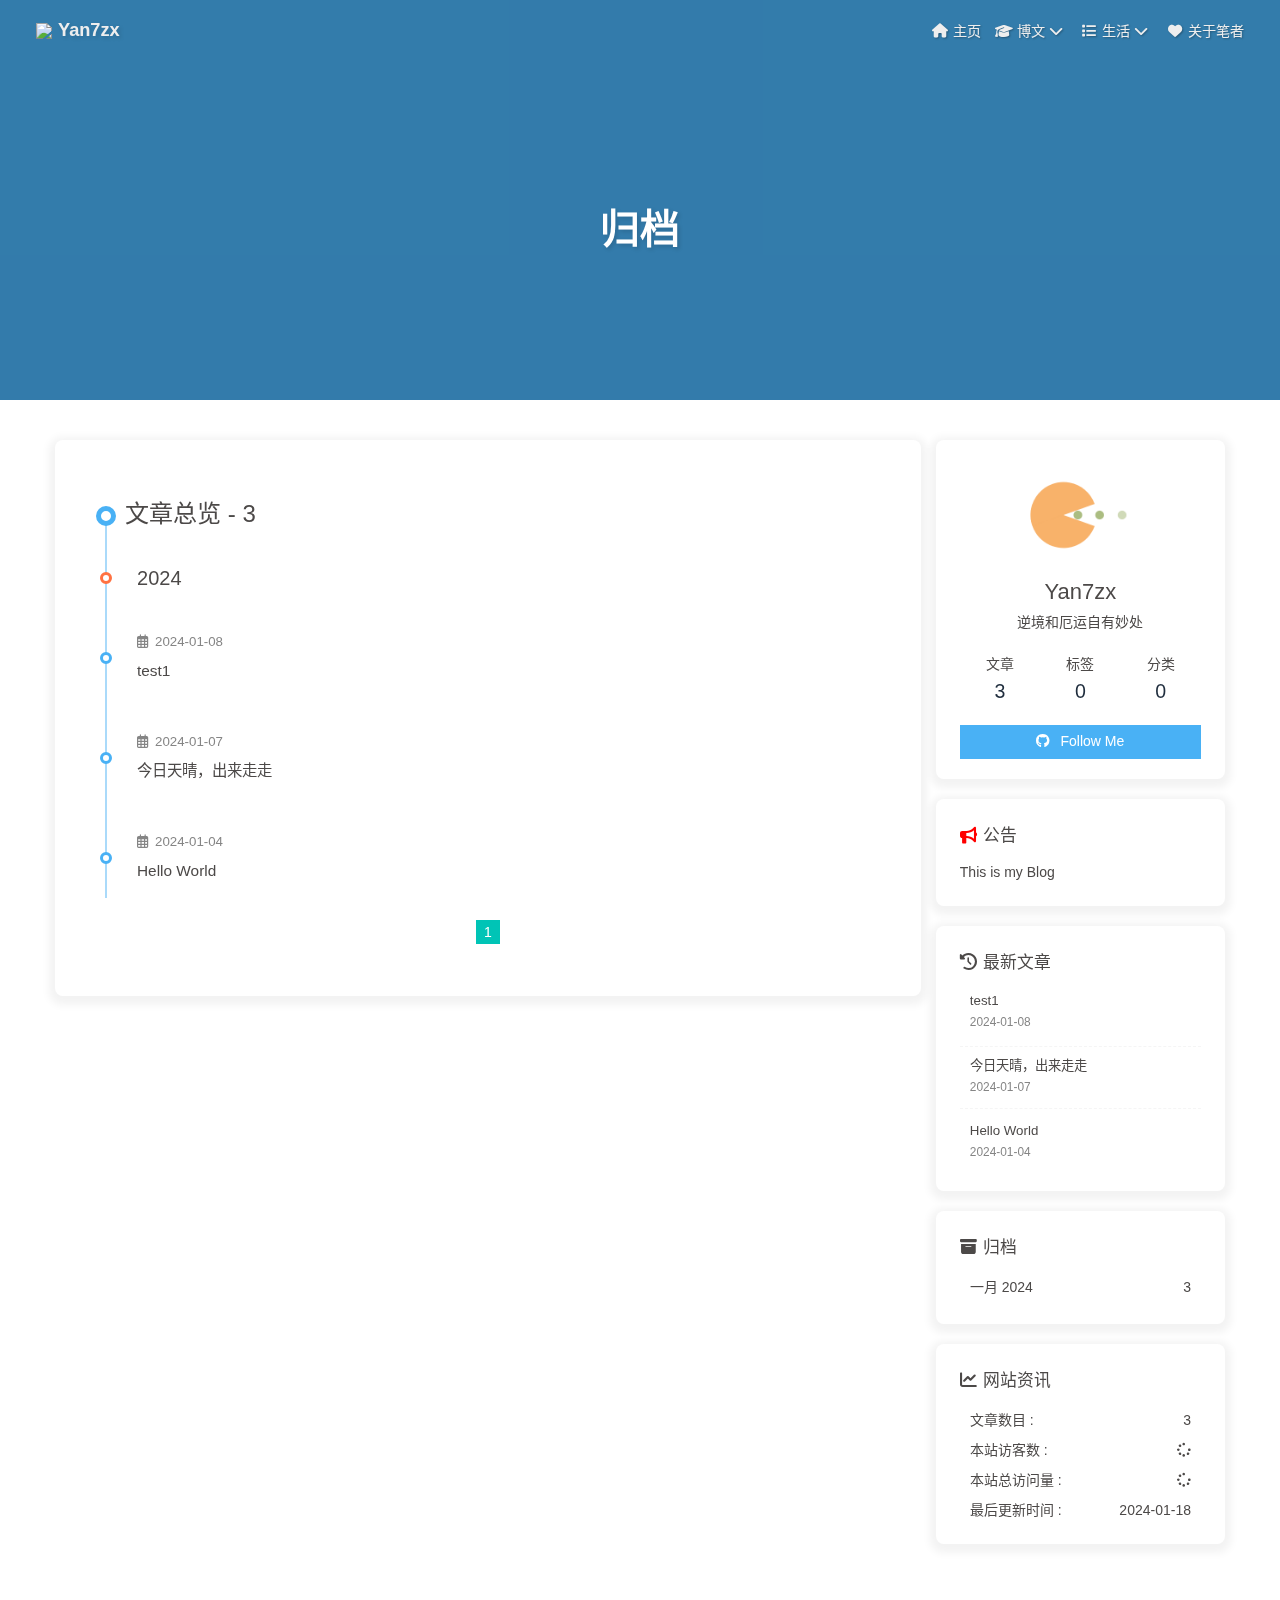
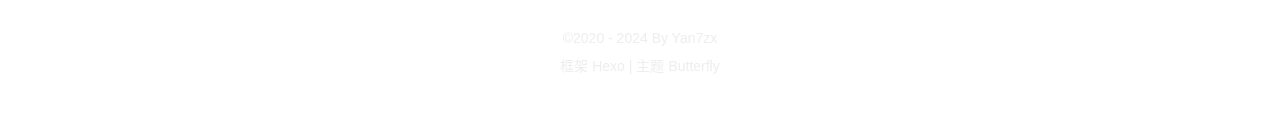
==== commit f17fc485: "Site updated: 2024-01-18 21:45:05" ====
--- a/archives/index.html
+++ b/archives/index.html
@@ -53,7 +53,7 @@
   isHome: false,
   isHighlightShrink: false,
   isToc: false,
-  postUpdate: '2024-01-16 17:19:26'
+  postUpdate: '2024-01-18 21:45:03'
 }</script><script>(win=>{
       win.saveToLocal = {
         set: (key, value, ttl) => {
@@ -150,4 +150,4 @@
         }
       }
       detectApple()
-    })(window)</script><link rel="stylesheet" href="/css/myStyle.css"><meta name="generator" content="Hexo 7.0.0"></head><body><div id="web_bg"></div><div id="sidebar"><div id="menu-mask"></div><div id="sidebar-menus"><div class="avatar-img is-center"><img src="/image/userface.jpg" onerror="onerror=null;src='/img/friend_404.gif'" alt="avatar"/></div><div class="sidebar-site-data site-data is-center"><a href="/archives/"><div class="headline">文章</div><div class="length-num">3</div></a><a href="/tags/"><div class="headline">标签</div><div class="length-num">0</div></a><a href="/categories/"><div class="headline">分类</div><div class="length-num">0</div></a></div><hr class="custom-hr"/><div class="menus_items"><div class="menus_item"><a class="site-page" href="/"><i class="fa-fw fas fa-home"></i><span> 主页</span></a></div><div class="menus_item"><a class="site-page group" href="javascript:void(0);"><i class="fa-fw fa fa-graduation-cap"></i><span> 博文</span><i class="fas fa-chevron-down"></i></a><ul class="menus_item_child"><li><a class="site-page child" href="/categories/"><i class="fa-fw fa fa-archive"></i><span> 分类</span></a></li><li><a class="site-page child" href="/tags/"><i class="fa-fw fa fa-tags"></i><span> 标签</span></a></li><li><a class="site-page child" href="/archives/"><i class="fa-fw fa fa-folder-open"></i><span> 归档</span></a></li></ul></div><div class="menus_item"><a class="site-page group" href="javascript:void(0);"><i class="fa-fw fas fa-list"></i><span> 生活</span><i class="fas fa-chevron-down"></i></a><ul class="menus_item_child"><li><a class="site-page child" href="/shuoshuo/"><i class="fa-fw fa fa-comments-o"></i><span> 分享</span></a></li><li><a class="site-page child" href="/movies/"><i class="fa-fw fas fa-video"></i><span> 影视</span></a></li></ul></div><div class="menus_item"><a class="site-page" href="/about/"><i class="fa-fw fas fa-heart"></i><span> 关于笔者</span></a></div></div></div></div><div class="page" id="body-wrap"><header class="not-home-page" id="page-header" style="background-image: url('/image/topimage.png')"><nav id="nav"><span id="blog-info"><a href="/" title="Yan7zx"><img class="site-icon" src="/image/userface.jpg"/><span class="site-name">Yan7zx</span></a></span><div id="menus"><div class="menus_items"><div class="menus_item"><a class="site-page" href="/"><i class="fa-fw fas fa-home"></i><span> 主页</span></a></div><div class="menus_item"><a class="site-page group" href="javascript:void(0);"><i class="fa-fw fa fa-graduation-cap"></i><span> 博文</span><i class="fas fa-chevron-down"></i></a><ul class="menus_item_child"><li><a class="site-page child" href="/categories/"><i class="fa-fw fa fa-archive"></i><span> 分类</span></a></li><li><a class="site-page child" href="/tags/"><i class="fa-fw fa fa-tags"></i><span> 标签</span></a></li><li><a class="site-page child" href="/archives/"><i class="fa-fw fa fa-folder-open"></i><span> 归档</span></a></li></ul></div><div class="menus_item"><a class="site-page group" href="javascript:void(0);"><i class="fa-fw fas fa-list"></i><span> 生活</span><i class="fas fa-chevron-down"></i></a><ul class="menus_item_child"><li><a class="site-page child" href="/shuoshuo/"><i class="fa-fw fa fa-comments-o"></i><span> 分享</span></a></li><li><a class="site-page child" href="/movies/"><i class="fa-fw fas fa-video"></i><span> 影视</span></a></li></ul></div><div class="menus_item"><a class="site-page" href="/about/"><i class="fa-fw fas fa-heart"></i><span> 关于笔者</span></a></div></div><div id="toggle-menu"><a class="site-page" href="javascript:void(0);"><i class="fas fa-bars fa-fw"></i></a></div></div></nav><div id="page-site-info"><h1 id="site-title">归档</h1></div></header><main class="layout" id="content-inner"><div id="archive"><div class="article-sort-title">文章总览 - 3</div><div class="article-sort"><div class="article-sort-item year">2024</div><div class="article-sort-item no-article-cover"><div class="article-sort-item-info"><div class="article-sort-item-time"><i class="far fa-calendar-alt"></i><time class="post-meta-date-created" datetime="2024-01-08T13:57:30.000Z" title="发表于 2024-01-08 21:57:30">2024-01-08</time></div><a class="article-sort-item-title" href="/2024/01/08/test1/" title="test1">test1</a></div></div><div class="article-sort-item no-article-cover"><div class="article-sort-item-info"><div class="article-sort-item-time"><i class="far fa-calendar-alt"></i><time class="post-meta-date-created" datetime="2024-01-06T18:16:15.000Z" title="发表于 2024-01-07 02:16:15">2024-01-07</time></div><a class="article-sort-item-title" href="/2024/01/07/%E4%BB%8A%E6%97%A5%E5%A4%A9%E6%99%B4%EF%BC%8C%E5%87%BA%E6%9D%A5%E8%B5%B0%E8%B5%B0/" title="今日天晴，出来走走">今日天晴，出来走走</a></div></div><div class="article-sort-item no-article-cover"><div class="article-sort-item-info"><div class="article-sort-item-time"><i class="far fa-calendar-alt"></i><time class="post-meta-date-created" datetime="2024-01-03T17:55:05.875Z" title="发表于 2024-01-04 01:55:05">2024-01-04</time></div><a class="article-sort-item-title" href="/2024/01/04/hello-world/" title="Hello World">Hello World</a></div></div></div><nav id="pagination"><div class="pagination"><span class="page-number current">1</span></div></nav></div><div class="aside-content" id="aside-content"><div class="card-widget card-info"><div class="is-center"><div class="avatar-img"><img src="/image/userface.jpg" onerror="this.onerror=null;this.src='/img/friend_404.gif'" alt="avatar"/></div><div class="author-info__name">Yan7zx</div><div class="author-info__description">逆境和厄运自有妙处</div></div><div class="card-info-data site-data is-center"><a href="/archives/"><div class="headline">文章</div><div class="length-num">3</div></a><a href="/tags/"><div class="headline">标签</div><div class="length-num">0</div></a><a href="/categories/"><div class="headline">分类</div><div class="length-num">0</div></a></div><a id="card-info-btn" target="_blank" rel="noopener" href="https://github.com/xxxxxx"><i class="fab fa-github"></i><span>Follow Me</span></a></div><div class="card-widget card-announcement"><div class="item-headline"><i class="fas fa-bullhorn fa-shake"></i><span>公告</span></div><div class="announcement_content">This is my Blog</div></div><div class="sticky_layout"><div class="card-widget card-recent-post"><div class="item-headline"><i class="fas fa-history"></i><span>最新文章</span></div><div class="aside-list"><div class="aside-list-item no-cover"><div class="content"><a class="title" href="/2024/01/08/test1/" title="test1">test1</a><time datetime="2024-01-08T13:57:30.000Z" title="发表于 2024-01-08 21:57:30">2024-01-08</time></div></div><div class="aside-list-item no-cover"><div class="content"><a class="title" href="/2024/01/07/%E4%BB%8A%E6%97%A5%E5%A4%A9%E6%99%B4%EF%BC%8C%E5%87%BA%E6%9D%A5%E8%B5%B0%E8%B5%B0/" title="今日天晴，出来走走">今日天晴，出来走走</a><time datetime="2024-01-06T18:16:15.000Z" title="发表于 2024-01-07 02:16:15">2024-01-07</time></div></div><div class="aside-list-item no-cover"><div class="content"><a class="title" href="/2024/01/04/hello-world/" title="Hello World">Hello World</a><time datetime="2024-01-03T17:55:05.875Z" title="发表于 2024-01-04 01:55:05">2024-01-04</time></div></div></div></div><div class="card-widget card-archives"><div class="item-headline"><i class="fas fa-archive"></i><span>归档</span></div><ul class="card-archive-list"><li class="card-archive-list-item"><a class="card-archive-list-link" href="/archives/2024/01/"><span class="card-archive-list-date">一月 2024</span><span class="card-archive-list-count">3</span></a></li></ul></div><div class="card-widget card-webinfo"><div class="item-headline"><i class="fas fa-chart-line"></i><span>网站资讯</span></div><div class="webinfo"><div class="webinfo-item"><div class="item-name">文章数目 :</div><div class="item-count">3</div></div><div class="webinfo-item"><div class="item-name">本站访客数 :</div><div class="item-count" id="busuanzi_value_site_uv"><i class="fa-solid fa-spinner fa-spin"></i></div></div><div class="webinfo-item"><div class="item-name">本站总访问量 :</div><div class="item-count" id="busuanzi_value_site_pv"><i class="fa-solid fa-spinner fa-spin"></i></div></div><div class="webinfo-item"><div class="item-name">最后更新时间 :</div><div class="item-count" id="last-push-date" data-lastPushDate="2024-01-16T09:19:26.643Z"><i class="fa-solid fa-spinner fa-spin"></i></div></div></div></div></div></div></main><footer id="footer"><div id="footer-wrap"><div class="copyright">&copy;2020 - 2024 By Yan7zx</div><div class="framework-info"><span>框架 </span><a target="_blank" rel="noopener" href="https://hexo.io">Hexo</a><span class="footer-separator">|</span><span>主题 </span><a target="_blank" rel="noopener" href="https://github.com/jerryc127/hexo-theme-butterfly">Butterfly</a></div></div></footer></div><div id="rightside"><div id="rightside-config-hide"><button id="darkmode" type="button" title="浅色和深色模式转换"><i class="fas fa-adjust"></i></button><button id="hide-aside-btn" type="button" title="单栏和双栏切换"><i class="fas fa-arrows-alt-h"></i></button></div><div id="rightside-config-show"><button id="rightside-config" type="button" title="设置"><i class="fas fa-cog fa-spin"></i></button><button id="go-up" type="button" title="回到顶部"><span class="scroll-percent"></span><i class="fas fa-arrow-up"></i></button></div></div><div><script src="/js/utils.js?v=4.12.0"></script><script src="/js/main.js?v=4.12.0"></script><script src="https://cdn.jsdelivr.net/npm/@fancyapps/ui@5.0.32/dist/fancybox/fancybox.umd.min.js"></script><div class="js-pjax"></div><script async data-pjax src="//busuanzi.ibruce.info/busuanzi/2.3/busuanzi.pure.mini.js"></script></div></body></html>+    })(window)</script><link rel="stylesheet" href="/css/myStyle.css"><meta name="generator" content="Hexo 7.0.0"></head><body><div id="web_bg"></div><div id="sidebar"><div id="menu-mask"></div><div id="sidebar-menus"><div class="avatar-img is-center"><img src="/image/userface.jpg" onerror="onerror=null;src='/img/friend_404.gif'" alt="avatar"/></div><div class="sidebar-site-data site-data is-center"><a href="/archives/"><div class="headline">文章</div><div class="length-num">3</div></a><a href="/tags/"><div class="headline">标签</div><div class="length-num">0</div></a><a href="/categories/"><div class="headline">分类</div><div class="length-num">0</div></a></div><hr class="custom-hr"/><div class="menus_items"><div class="menus_item"><a class="site-page" href="/"><i class="fa-fw fas fa-home"></i><span> 主页</span></a></div><div class="menus_item"><a class="site-page group" href="javascript:void(0);"><i class="fa-fw fa fa-graduation-cap"></i><span> 博文</span><i class="fas fa-chevron-down"></i></a><ul class="menus_item_child"><li><a class="site-page child" href="/categories/"><i class="fa-fw fa fa-archive"></i><span> 分类</span></a></li><li><a class="site-page child" href="/tags/"><i class="fa-fw fa fa-tags"></i><span> 标签</span></a></li><li><a class="site-page child" href="/archives/"><i class="fa-fw fa fa-folder-open"></i><span> 归档</span></a></li></ul></div><div class="menus_item"><a class="site-page group" href="javascript:void(0);"><i class="fa-fw fas fa-list"></i><span> 生活</span><i class="fas fa-chevron-down"></i></a><ul class="menus_item_child"><li><a class="site-page child" href="/shuoshuo/"><i class="fa-fw fa fa-comments-o"></i><span> 分享</span></a></li><li><a class="site-page child" href="/movies/"><i class="fa-fw fas fa-video"></i><span> 影视</span></a></li></ul></div><div class="menus_item"><a class="site-page" href="/about/"><i class="fa-fw fas fa-heart"></i><span> 关于笔者</span></a></div></div></div></div><div class="page" id="body-wrap"><header class="not-home-page" id="page-header" style="background-image: url('/image/topimage.png')"><nav id="nav"><span id="blog-info"><a href="/" title="Yan7zx"><img class="site-icon" src="/image/userface.jpg"/><span class="site-name">Yan7zx</span></a></span><div id="menus"><div class="menus_items"><div class="menus_item"><a class="site-page" href="/"><i class="fa-fw fas fa-home"></i><span> 主页</span></a></div><div class="menus_item"><a class="site-page group" href="javascript:void(0);"><i class="fa-fw fa fa-graduation-cap"></i><span> 博文</span><i class="fas fa-chevron-down"></i></a><ul class="menus_item_child"><li><a class="site-page child" href="/categories/"><i class="fa-fw fa fa-archive"></i><span> 分类</span></a></li><li><a class="site-page child" href="/tags/"><i class="fa-fw fa fa-tags"></i><span> 标签</span></a></li><li><a class="site-page child" href="/archives/"><i class="fa-fw fa fa-folder-open"></i><span> 归档</span></a></li></ul></div><div class="menus_item"><a class="site-page group" href="javascript:void(0);"><i class="fa-fw fas fa-list"></i><span> 生活</span><i class="fas fa-chevron-down"></i></a><ul class="menus_item_child"><li><a class="site-page child" href="/shuoshuo/"><i class="fa-fw fa fa-comments-o"></i><span> 分享</span></a></li><li><a class="site-page child" href="/movies/"><i class="fa-fw fas fa-video"></i><span> 影视</span></a></li></ul></div><div class="menus_item"><a class="site-page" href="/about/"><i class="fa-fw fas fa-heart"></i><span> 关于笔者</span></a></div></div><div id="toggle-menu"><a class="site-page" href="javascript:void(0);"><i class="fas fa-bars fa-fw"></i></a></div></div></nav><div id="page-site-info"><h1 id="site-title">归档</h1></div></header><main class="layout" id="content-inner"><div id="archive"><div class="article-sort-title">文章总览 - 3</div><div class="article-sort"><div class="article-sort-item year">2024</div><div class="article-sort-item no-article-cover"><div class="article-sort-item-info"><div class="article-sort-item-time"><i class="far fa-calendar-alt"></i><time class="post-meta-date-created" datetime="2024-01-08T13:57:30.000Z" title="发表于 2024-01-08 21:57:30">2024-01-08</time></div><a class="article-sort-item-title" href="/2024/01/08/test1/" title="test1">test1</a></div></div><div class="article-sort-item no-article-cover"><div class="article-sort-item-info"><div class="article-sort-item-time"><i class="far fa-calendar-alt"></i><time class="post-meta-date-created" datetime="2024-01-06T18:16:15.000Z" title="发表于 2024-01-07 02:16:15">2024-01-07</time></div><a class="article-sort-item-title" href="/2024/01/07/%E4%BB%8A%E6%97%A5%E5%A4%A9%E6%99%B4%EF%BC%8C%E5%87%BA%E6%9D%A5%E8%B5%B0%E8%B5%B0/" title="今日天晴，出来走走">今日天晴，出来走走</a></div></div><div class="article-sort-item no-article-cover"><div class="article-sort-item-info"><div class="article-sort-item-time"><i class="far fa-calendar-alt"></i><time class="post-meta-date-created" datetime="2024-01-03T17:55:05.875Z" title="发表于 2024-01-04 01:55:05">2024-01-04</time></div><a class="article-sort-item-title" href="/2024/01/04/hello-world/" title="Hello World">Hello World</a></div></div></div><nav id="pagination"><div class="pagination"><span class="page-number current">1</span></div></nav></div><div class="aside-content" id="aside-content"><div class="card-widget card-info"><div class="is-center"><div class="avatar-img"><img src="/image/userface.jpg" onerror="this.onerror=null;this.src='/img/friend_404.gif'" alt="avatar"/></div><div class="author-info__name">Yan7zx</div><div class="author-info__description">逆境和厄运自有妙处</div></div><div class="card-info-data site-data is-center"><a href="/archives/"><div class="headline">文章</div><div class="length-num">3</div></a><a href="/tags/"><div class="headline">标签</div><div class="length-num">0</div></a><a href="/categories/"><div class="headline">分类</div><div class="length-num">0</div></a></div><a id="card-info-btn" target="_blank" rel="noopener" href="https://github.com/xxxxxx"><i class="fab fa-github"></i><span>Follow Me</span></a></div><div class="card-widget card-announcement"><div class="item-headline"><i class="fas fa-bullhorn fa-shake"></i><span>公告</span></div><div class="announcement_content">This is my Blog</div></div><div class="sticky_layout"><div class="card-widget card-recent-post"><div class="item-headline"><i class="fas fa-history"></i><span>最新文章</span></div><div class="aside-list"><div class="aside-list-item no-cover"><div class="content"><a class="title" href="/2024/01/08/test1/" title="test1">test1</a><time datetime="2024-01-08T13:57:30.000Z" title="发表于 2024-01-08 21:57:30">2024-01-08</time></div></div><div class="aside-list-item no-cover"><div class="content"><a class="title" href="/2024/01/07/%E4%BB%8A%E6%97%A5%E5%A4%A9%E6%99%B4%EF%BC%8C%E5%87%BA%E6%9D%A5%E8%B5%B0%E8%B5%B0/" title="今日天晴，出来走走">今日天晴，出来走走</a><time datetime="2024-01-06T18:16:15.000Z" title="发表于 2024-01-07 02:16:15">2024-01-07</time></div></div><div class="aside-list-item no-cover"><div class="content"><a class="title" href="/2024/01/04/hello-world/" title="Hello World">Hello World</a><time datetime="2024-01-03T17:55:05.875Z" title="发表于 2024-01-04 01:55:05">2024-01-04</time></div></div></div></div><div class="card-widget card-archives"><div class="item-headline"><i class="fas fa-archive"></i><span>归档</span></div><ul class="card-archive-list"><li class="card-archive-list-item"><a class="card-archive-list-link" href="/archives/2024/01/"><span class="card-archive-list-date">一月 2024</span><span class="card-archive-list-count">3</span></a></li></ul></div><div class="card-widget card-webinfo"><div class="item-headline"><i class="fas fa-chart-line"></i><span>网站资讯</span></div><div class="webinfo"><div class="webinfo-item"><div class="item-name">文章数目 :</div><div class="item-count">3</div></div><div class="webinfo-item"><div class="item-name">本站访客数 :</div><div class="item-count" id="busuanzi_value_site_uv"><i class="fa-solid fa-spinner fa-spin"></i></div></div><div class="webinfo-item"><div class="item-name">本站总访问量 :</div><div class="item-count" id="busuanzi_value_site_pv"><i class="fa-solid fa-spinner fa-spin"></i></div></div><div class="webinfo-item"><div class="item-name">最后更新时间 :</div><div class="item-count" id="last-push-date" data-lastPushDate="2024-01-18T13:45:03.831Z"><i class="fa-solid fa-spinner fa-spin"></i></div></div></div></div></div></div></main><footer id="footer"><div id="footer-wrap"><div class="copyright">&copy;2020 - 2024 By Yan7zx</div><div class="framework-info"><span>框架 </span><a target="_blank" rel="noopener" href="https://hexo.io">Hexo</a><span class="footer-separator">|</span><span>主题 </span><a target="_blank" rel="noopener" href="https://github.com/jerryc127/hexo-theme-butterfly">Butterfly</a></div></div></footer></div><div id="rightside"><div id="rightside-config-hide"><button id="darkmode" type="button" title="浅色和深色模式转换"><i class="fas fa-adjust"></i></button><button id="hide-aside-btn" type="button" title="单栏和双栏切换"><i class="fas fa-arrows-alt-h"></i></button></div><div id="rightside-config-show"><button id="rightside-config" type="button" title="设置"><i class="fas fa-cog fa-spin"></i></button><button id="go-up" type="button" title="回到顶部"><span class="scroll-percent"></span><i class="fas fa-arrow-up"></i></button></div></div><div><script src="/js/utils.js?v=4.12.0"></script><script src="/js/main.js?v=4.12.0"></script><script src="https://cdn.jsdelivr.net/npm/@fancyapps/ui@5.0.32/dist/fancybox/fancybox.umd.min.js"></script><div class="js-pjax"></div><script async data-pjax src="//busuanzi.ibruce.info/busuanzi/2.3/busuanzi.pure.mini.js"></script></div></body></html>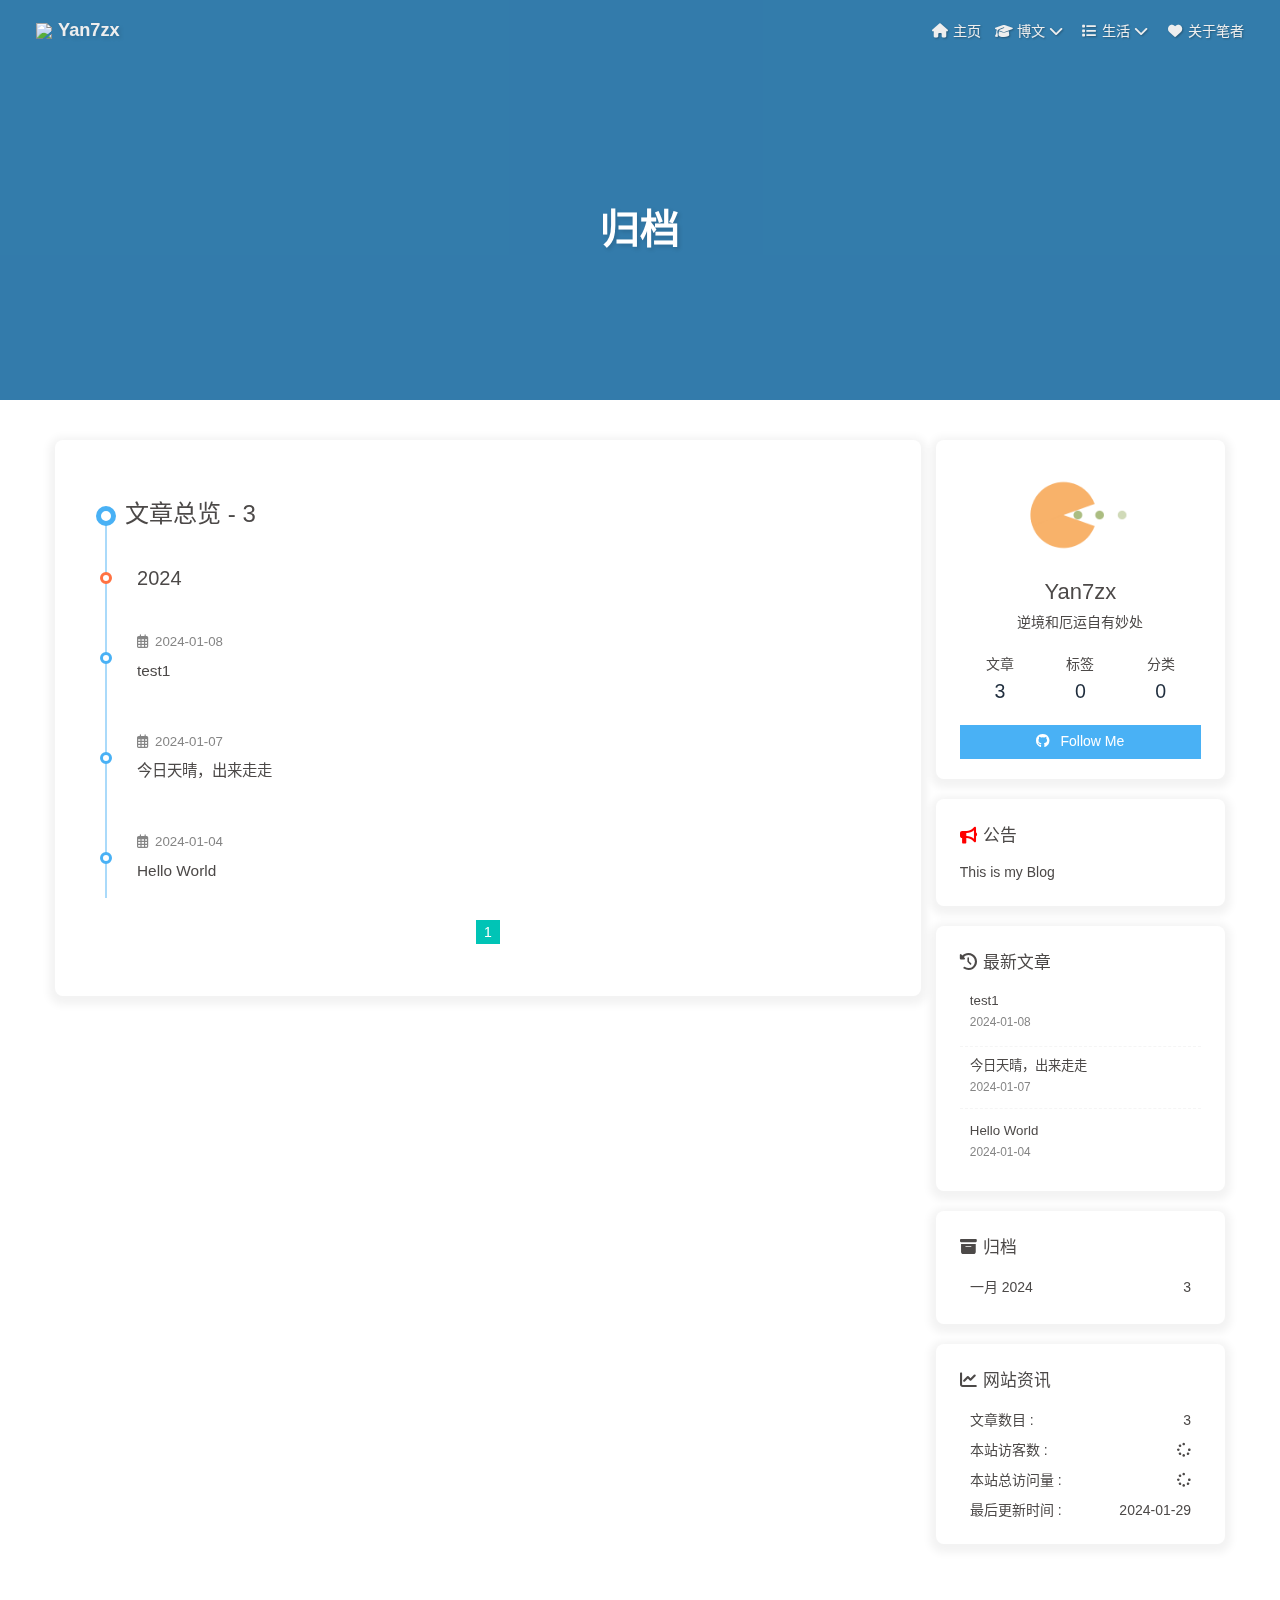
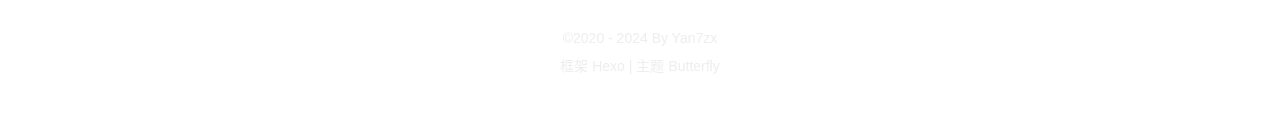
==== commit 6fb536ee: "Site updated: 2024-01-29 12:20:50" ====
--- a/archives/index.html
+++ b/archives/index.html
@@ -53,7 +53,7 @@
   isHome: false,
   isHighlightShrink: false,
   isToc: false,
-  postUpdate: '2024-01-18 21:45:03'
+  postUpdate: '2024-01-29 12:20:48'
 }</script><script>(win=>{
       win.saveToLocal = {
         set: (key, value, ttl) => {
@@ -150,4 +150,4 @@
         }
       }
       detectApple()
-    })(window)</script><link rel="stylesheet" href="/css/myStyle.css"><meta name="generator" content="Hexo 7.0.0"></head><body><div id="web_bg"></div><div id="sidebar"><div id="menu-mask"></div><div id="sidebar-menus"><div class="avatar-img is-center"><img src="/image/userface.jpg" onerror="onerror=null;src='/img/friend_404.gif'" alt="avatar"/></div><div class="sidebar-site-data site-data is-center"><a href="/archives/"><div class="headline">文章</div><div class="length-num">3</div></a><a href="/tags/"><div class="headline">标签</div><div class="length-num">0</div></a><a href="/categories/"><div class="headline">分类</div><div class="length-num">0</div></a></div><hr class="custom-hr"/><div class="menus_items"><div class="menus_item"><a class="site-page" href="/"><i class="fa-fw fas fa-home"></i><span> 主页</span></a></div><div class="menus_item"><a class="site-page group" href="javascript:void(0);"><i class="fa-fw fa fa-graduation-cap"></i><span> 博文</span><i class="fas fa-chevron-down"></i></a><ul class="menus_item_child"><li><a class="site-page child" href="/categories/"><i class="fa-fw fa fa-archive"></i><span> 分类</span></a></li><li><a class="site-page child" href="/tags/"><i class="fa-fw fa fa-tags"></i><span> 标签</span></a></li><li><a class="site-page child" href="/archives/"><i class="fa-fw fa fa-folder-open"></i><span> 归档</span></a></li></ul></div><div class="menus_item"><a class="site-page group" href="javascript:void(0);"><i class="fa-fw fas fa-list"></i><span> 生活</span><i class="fas fa-chevron-down"></i></a><ul class="menus_item_child"><li><a class="site-page child" href="/shuoshuo/"><i class="fa-fw fa fa-comments-o"></i><span> 分享</span></a></li><li><a class="site-page child" href="/movies/"><i class="fa-fw fas fa-video"></i><span> 影视</span></a></li></ul></div><div class="menus_item"><a class="site-page" href="/about/"><i class="fa-fw fas fa-heart"></i><span> 关于笔者</span></a></div></div></div></div><div class="page" id="body-wrap"><header class="not-home-page" id="page-header" style="background-image: url('/image/topimage.png')"><nav id="nav"><span id="blog-info"><a href="/" title="Yan7zx"><img class="site-icon" src="/image/userface.jpg"/><span class="site-name">Yan7zx</span></a></span><div id="menus"><div class="menus_items"><div class="menus_item"><a class="site-page" href="/"><i class="fa-fw fas fa-home"></i><span> 主页</span></a></div><div class="menus_item"><a class="site-page group" href="javascript:void(0);"><i class="fa-fw fa fa-graduation-cap"></i><span> 博文</span><i class="fas fa-chevron-down"></i></a><ul class="menus_item_child"><li><a class="site-page child" href="/categories/"><i class="fa-fw fa fa-archive"></i><span> 分类</span></a></li><li><a class="site-page child" href="/tags/"><i class="fa-fw fa fa-tags"></i><span> 标签</span></a></li><li><a class="site-page child" href="/archives/"><i class="fa-fw fa fa-folder-open"></i><span> 归档</span></a></li></ul></div><div class="menus_item"><a class="site-page group" href="javascript:void(0);"><i class="fa-fw fas fa-list"></i><span> 生活</span><i class="fas fa-chevron-down"></i></a><ul class="menus_item_child"><li><a class="site-page child" href="/shuoshuo/"><i class="fa-fw fa fa-comments-o"></i><span> 分享</span></a></li><li><a class="site-page child" href="/movies/"><i class="fa-fw fas fa-video"></i><span> 影视</span></a></li></ul></div><div class="menus_item"><a class="site-page" href="/about/"><i class="fa-fw fas fa-heart"></i><span> 关于笔者</span></a></div></div><div id="toggle-menu"><a class="site-page" href="javascript:void(0);"><i class="fas fa-bars fa-fw"></i></a></div></div></nav><div id="page-site-info"><h1 id="site-title">归档</h1></div></header><main class="layout" id="content-inner"><div id="archive"><div class="article-sort-title">文章总览 - 3</div><div class="article-sort"><div class="article-sort-item year">2024</div><div class="article-sort-item no-article-cover"><div class="article-sort-item-info"><div class="article-sort-item-time"><i class="far fa-calendar-alt"></i><time class="post-meta-date-created" datetime="2024-01-08T13:57:30.000Z" title="发表于 2024-01-08 21:57:30">2024-01-08</time></div><a class="article-sort-item-title" href="/2024/01/08/test1/" title="test1">test1</a></div></div><div class="article-sort-item no-article-cover"><div class="article-sort-item-info"><div class="article-sort-item-time"><i class="far fa-calendar-alt"></i><time class="post-meta-date-created" datetime="2024-01-06T18:16:15.000Z" title="发表于 2024-01-07 02:16:15">2024-01-07</time></div><a class="article-sort-item-title" href="/2024/01/07/%E4%BB%8A%E6%97%A5%E5%A4%A9%E6%99%B4%EF%BC%8C%E5%87%BA%E6%9D%A5%E8%B5%B0%E8%B5%B0/" title="今日天晴，出来走走">今日天晴，出来走走</a></div></div><div class="article-sort-item no-article-cover"><div class="article-sort-item-info"><div class="article-sort-item-time"><i class="far fa-calendar-alt"></i><time class="post-meta-date-created" datetime="2024-01-03T17:55:05.875Z" title="发表于 2024-01-04 01:55:05">2024-01-04</time></div><a class="article-sort-item-title" href="/2024/01/04/hello-world/" title="Hello World">Hello World</a></div></div></div><nav id="pagination"><div class="pagination"><span class="page-number current">1</span></div></nav></div><div class="aside-content" id="aside-content"><div class="card-widget card-info"><div class="is-center"><div class="avatar-img"><img src="/image/userface.jpg" onerror="this.onerror=null;this.src='/img/friend_404.gif'" alt="avatar"/></div><div class="author-info__name">Yan7zx</div><div class="author-info__description">逆境和厄运自有妙处</div></div><div class="card-info-data site-data is-center"><a href="/archives/"><div class="headline">文章</div><div class="length-num">3</div></a><a href="/tags/"><div class="headline">标签</div><div class="length-num">0</div></a><a href="/categories/"><div class="headline">分类</div><div class="length-num">0</div></a></div><a id="card-info-btn" target="_blank" rel="noopener" href="https://github.com/xxxxxx"><i class="fab fa-github"></i><span>Follow Me</span></a></div><div class="card-widget card-announcement"><div class="item-headline"><i class="fas fa-bullhorn fa-shake"></i><span>公告</span></div><div class="announcement_content">This is my Blog</div></div><div class="sticky_layout"><div class="card-widget card-recent-post"><div class="item-headline"><i class="fas fa-history"></i><span>最新文章</span></div><div class="aside-list"><div class="aside-list-item no-cover"><div class="content"><a class="title" href="/2024/01/08/test1/" title="test1">test1</a><time datetime="2024-01-08T13:57:30.000Z" title="发表于 2024-01-08 21:57:30">2024-01-08</time></div></div><div class="aside-list-item no-cover"><div class="content"><a class="title" href="/2024/01/07/%E4%BB%8A%E6%97%A5%E5%A4%A9%E6%99%B4%EF%BC%8C%E5%87%BA%E6%9D%A5%E8%B5%B0%E8%B5%B0/" title="今日天晴，出来走走">今日天晴，出来走走</a><time datetime="2024-01-06T18:16:15.000Z" title="发表于 2024-01-07 02:16:15">2024-01-07</time></div></div><div class="aside-list-item no-cover"><div class="content"><a class="title" href="/2024/01/04/hello-world/" title="Hello World">Hello World</a><time datetime="2024-01-03T17:55:05.875Z" title="发表于 2024-01-04 01:55:05">2024-01-04</time></div></div></div></div><div class="card-widget card-archives"><div class="item-headline"><i class="fas fa-archive"></i><span>归档</span></div><ul class="card-archive-list"><li class="card-archive-list-item"><a class="card-archive-list-link" href="/archives/2024/01/"><span class="card-archive-list-date">一月 2024</span><span class="card-archive-list-count">3</span></a></li></ul></div><div class="card-widget card-webinfo"><div class="item-headline"><i class="fas fa-chart-line"></i><span>网站资讯</span></div><div class="webinfo"><div class="webinfo-item"><div class="item-name">文章数目 :</div><div class="item-count">3</div></div><div class="webinfo-item"><div class="item-name">本站访客数 :</div><div class="item-count" id="busuanzi_value_site_uv"><i class="fa-solid fa-spinner fa-spin"></i></div></div><div class="webinfo-item"><div class="item-name">本站总访问量 :</div><div class="item-count" id="busuanzi_value_site_pv"><i class="fa-solid fa-spinner fa-spin"></i></div></div><div class="webinfo-item"><div class="item-name">最后更新时间 :</div><div class="item-count" id="last-push-date" data-lastPushDate="2024-01-18T13:45:03.831Z"><i class="fa-solid fa-spinner fa-spin"></i></div></div></div></div></div></div></main><footer id="footer"><div id="footer-wrap"><div class="copyright">&copy;2020 - 2024 By Yan7zx</div><div class="framework-info"><span>框架 </span><a target="_blank" rel="noopener" href="https://hexo.io">Hexo</a><span class="footer-separator">|</span><span>主题 </span><a target="_blank" rel="noopener" href="https://github.com/jerryc127/hexo-theme-butterfly">Butterfly</a></div></div></footer></div><div id="rightside"><div id="rightside-config-hide"><button id="darkmode" type="button" title="浅色和深色模式转换"><i class="fas fa-adjust"></i></button><button id="hide-aside-btn" type="button" title="单栏和双栏切换"><i class="fas fa-arrows-alt-h"></i></button></div><div id="rightside-config-show"><button id="rightside-config" type="button" title="设置"><i class="fas fa-cog fa-spin"></i></button><button id="go-up" type="button" title="回到顶部"><span class="scroll-percent"></span><i class="fas fa-arrow-up"></i></button></div></div><div><script src="/js/utils.js?v=4.12.0"></script><script src="/js/main.js?v=4.12.0"></script><script src="https://cdn.jsdelivr.net/npm/@fancyapps/ui@5.0.32/dist/fancybox/fancybox.umd.min.js"></script><div class="js-pjax"></div><script async data-pjax src="//busuanzi.ibruce.info/busuanzi/2.3/busuanzi.pure.mini.js"></script></div></body></html>+    })(window)</script><link rel="stylesheet" href="/css/myStyle.css"><meta name="generator" content="Hexo 7.0.0"></head><body><div id="web_bg"></div><div id="sidebar"><div id="menu-mask"></div><div id="sidebar-menus"><div class="avatar-img is-center"><img src="/image/userface.jpg" onerror="onerror=null;src='/img/friend_404.gif'" alt="avatar"/></div><div class="sidebar-site-data site-data is-center"><a href="/archives/"><div class="headline">文章</div><div class="length-num">3</div></a><a href="/tags/"><div class="headline">标签</div><div class="length-num">0</div></a><a href="/categories/"><div class="headline">分类</div><div class="length-num">0</div></a></div><hr class="custom-hr"/><div class="menus_items"><div class="menus_item"><a class="site-page" href="/"><i class="fa-fw fas fa-home"></i><span> 主页</span></a></div><div class="menus_item"><a class="site-page group" href="javascript:void(0);"><i class="fa-fw fa fa-graduation-cap"></i><span> 博文</span><i class="fas fa-chevron-down"></i></a><ul class="menus_item_child"><li><a class="site-page child" href="/categories/"><i class="fa-fw fa fa-archive"></i><span> 分类</span></a></li><li><a class="site-page child" href="/tags/"><i class="fa-fw fa fa-tags"></i><span> 标签</span></a></li><li><a class="site-page child" href="/archives/"><i class="fa-fw fa fa-folder-open"></i><span> 归档</span></a></li></ul></div><div class="menus_item"><a class="site-page group" href="javascript:void(0);"><i class="fa-fw fas fa-list"></i><span> 生活</span><i class="fas fa-chevron-down"></i></a><ul class="menus_item_child"><li><a class="site-page child" href="/shuoshuo/"><i class="fa-fw fa fa-comments-o"></i><span> 分享</span></a></li><li><a class="site-page child" href="/movies/"><i class="fa-fw fas fa-video"></i><span> 影视</span></a></li></ul></div><div class="menus_item"><a class="site-page" href="/about/"><i class="fa-fw fas fa-heart"></i><span> 关于笔者</span></a></div></div></div></div><div class="page" id="body-wrap"><header class="not-home-page" id="page-header" style="background-image: url('/image/topimage.png')"><nav id="nav"><span id="blog-info"><a href="/" title="Yan7zx"><img class="site-icon" src="/image/userface.jpg"/><span class="site-name">Yan7zx</span></a></span><div id="menus"><div class="menus_items"><div class="menus_item"><a class="site-page" href="/"><i class="fa-fw fas fa-home"></i><span> 主页</span></a></div><div class="menus_item"><a class="site-page group" href="javascript:void(0);"><i class="fa-fw fa fa-graduation-cap"></i><span> 博文</span><i class="fas fa-chevron-down"></i></a><ul class="menus_item_child"><li><a class="site-page child" href="/categories/"><i class="fa-fw fa fa-archive"></i><span> 分类</span></a></li><li><a class="site-page child" href="/tags/"><i class="fa-fw fa fa-tags"></i><span> 标签</span></a></li><li><a class="site-page child" href="/archives/"><i class="fa-fw fa fa-folder-open"></i><span> 归档</span></a></li></ul></div><div class="menus_item"><a class="site-page group" href="javascript:void(0);"><i class="fa-fw fas fa-list"></i><span> 生活</span><i class="fas fa-chevron-down"></i></a><ul class="menus_item_child"><li><a class="site-page child" href="/shuoshuo/"><i class="fa-fw fa fa-comments-o"></i><span> 分享</span></a></li><li><a class="site-page child" href="/movies/"><i class="fa-fw fas fa-video"></i><span> 影视</span></a></li></ul></div><div class="menus_item"><a class="site-page" href="/about/"><i class="fa-fw fas fa-heart"></i><span> 关于笔者</span></a></div></div><div id="toggle-menu"><a class="site-page" href="javascript:void(0);"><i class="fas fa-bars fa-fw"></i></a></div></div></nav><div id="page-site-info"><h1 id="site-title">归档</h1></div></header><main class="layout" id="content-inner"><div id="archive"><div class="article-sort-title">文章总览 - 3</div><div class="article-sort"><div class="article-sort-item year">2024</div><div class="article-sort-item no-article-cover"><div class="article-sort-item-info"><div class="article-sort-item-time"><i class="far fa-calendar-alt"></i><time class="post-meta-date-created" datetime="2024-01-08T13:57:30.000Z" title="发表于 2024-01-08 21:57:30">2024-01-08</time></div><a class="article-sort-item-title" href="/2024/01/08/test1/" title="test1">test1</a></div></div><div class="article-sort-item no-article-cover"><div class="article-sort-item-info"><div class="article-sort-item-time"><i class="far fa-calendar-alt"></i><time class="post-meta-date-created" datetime="2024-01-06T18:16:15.000Z" title="发表于 2024-01-07 02:16:15">2024-01-07</time></div><a class="article-sort-item-title" href="/2024/01/07/%E4%BB%8A%E6%97%A5%E5%A4%A9%E6%99%B4%EF%BC%8C%E5%87%BA%E6%9D%A5%E8%B5%B0%E8%B5%B0/" title="今日天晴，出来走走">今日天晴，出来走走</a></div></div><div class="article-sort-item no-article-cover"><div class="article-sort-item-info"><div class="article-sort-item-time"><i class="far fa-calendar-alt"></i><time class="post-meta-date-created" datetime="2024-01-03T17:55:05.875Z" title="发表于 2024-01-04 01:55:05">2024-01-04</time></div><a class="article-sort-item-title" href="/2024/01/04/hello-world/" title="Hello World">Hello World</a></div></div></div><nav id="pagination"><div class="pagination"><span class="page-number current">1</span></div></nav></div><div class="aside-content" id="aside-content"><div class="card-widget card-info"><div class="is-center"><div class="avatar-img"><img src="/image/userface.jpg" onerror="this.onerror=null;this.src='/img/friend_404.gif'" alt="avatar"/></div><div class="author-info__name">Yan7zx</div><div class="author-info__description">逆境和厄运自有妙处</div></div><div class="card-info-data site-data is-center"><a href="/archives/"><div class="headline">文章</div><div class="length-num">3</div></a><a href="/tags/"><div class="headline">标签</div><div class="length-num">0</div></a><a href="/categories/"><div class="headline">分类</div><div class="length-num">0</div></a></div><a id="card-info-btn" target="_blank" rel="noopener" href="https://github.com/xxxxxx"><i class="fab fa-github"></i><span>Follow Me</span></a></div><div class="card-widget card-announcement"><div class="item-headline"><i class="fas fa-bullhorn fa-shake"></i><span>公告</span></div><div class="announcement_content">This is my Blog</div></div><div class="sticky_layout"><div class="card-widget card-recent-post"><div class="item-headline"><i class="fas fa-history"></i><span>最新文章</span></div><div class="aside-list"><div class="aside-list-item no-cover"><div class="content"><a class="title" href="/2024/01/08/test1/" title="test1">test1</a><time datetime="2024-01-08T13:57:30.000Z" title="发表于 2024-01-08 21:57:30">2024-01-08</time></div></div><div class="aside-list-item no-cover"><div class="content"><a class="title" href="/2024/01/07/%E4%BB%8A%E6%97%A5%E5%A4%A9%E6%99%B4%EF%BC%8C%E5%87%BA%E6%9D%A5%E8%B5%B0%E8%B5%B0/" title="今日天晴，出来走走">今日天晴，出来走走</a><time datetime="2024-01-06T18:16:15.000Z" title="发表于 2024-01-07 02:16:15">2024-01-07</time></div></div><div class="aside-list-item no-cover"><div class="content"><a class="title" href="/2024/01/04/hello-world/" title="Hello World">Hello World</a><time datetime="2024-01-03T17:55:05.875Z" title="发表于 2024-01-04 01:55:05">2024-01-04</time></div></div></div></div><div class="card-widget card-archives"><div class="item-headline"><i class="fas fa-archive"></i><span>归档</span></div><ul class="card-archive-list"><li class="card-archive-list-item"><a class="card-archive-list-link" href="/archives/2024/01/"><span class="card-archive-list-date">一月 2024</span><span class="card-archive-list-count">3</span></a></li></ul></div><div class="card-widget card-webinfo"><div class="item-headline"><i class="fas fa-chart-line"></i><span>网站资讯</span></div><div class="webinfo"><div class="webinfo-item"><div class="item-name">文章数目 :</div><div class="item-count">3</div></div><div class="webinfo-item"><div class="item-name">本站访客数 :</div><div class="item-count" id="busuanzi_value_site_uv"><i class="fa-solid fa-spinner fa-spin"></i></div></div><div class="webinfo-item"><div class="item-name">本站总访问量 :</div><div class="item-count" id="busuanzi_value_site_pv"><i class="fa-solid fa-spinner fa-spin"></i></div></div><div class="webinfo-item"><div class="item-name">最后更新时间 :</div><div class="item-count" id="last-push-date" data-lastPushDate="2024-01-29T04:20:48.386Z"><i class="fa-solid fa-spinner fa-spin"></i></div></div></div></div></div></div></main><footer id="footer"><div id="footer-wrap"><div class="copyright">&copy;2020 - 2024 By Yan7zx</div><div class="framework-info"><span>框架 </span><a target="_blank" rel="noopener" href="https://hexo.io">Hexo</a><span class="footer-separator">|</span><span>主题 </span><a target="_blank" rel="noopener" href="https://github.com/jerryc127/hexo-theme-butterfly">Butterfly</a></div></div></footer></div><div id="rightside"><div id="rightside-config-hide"><button id="darkmode" type="button" title="浅色和深色模式转换"><i class="fas fa-adjust"></i></button><button id="hide-aside-btn" type="button" title="单栏和双栏切换"><i class="fas fa-arrows-alt-h"></i></button></div><div id="rightside-config-show"><button id="rightside-config" type="button" title="设置"><i class="fas fa-cog fa-spin"></i></button><button id="go-up" type="button" title="回到顶部"><span class="scroll-percent"></span><i class="fas fa-arrow-up"></i></button></div></div><div><script src="/js/utils.js?v=4.12.0"></script><script src="/js/main.js?v=4.12.0"></script><script src="https://cdn.jsdelivr.net/npm/@fancyapps/ui@5.0.32/dist/fancybox/fancybox.umd.min.js"></script><div class="js-pjax"></div><script async data-pjax src="//busuanzi.ibruce.info/busuanzi/2.3/busuanzi.pure.mini.js"></script></div></body></html>